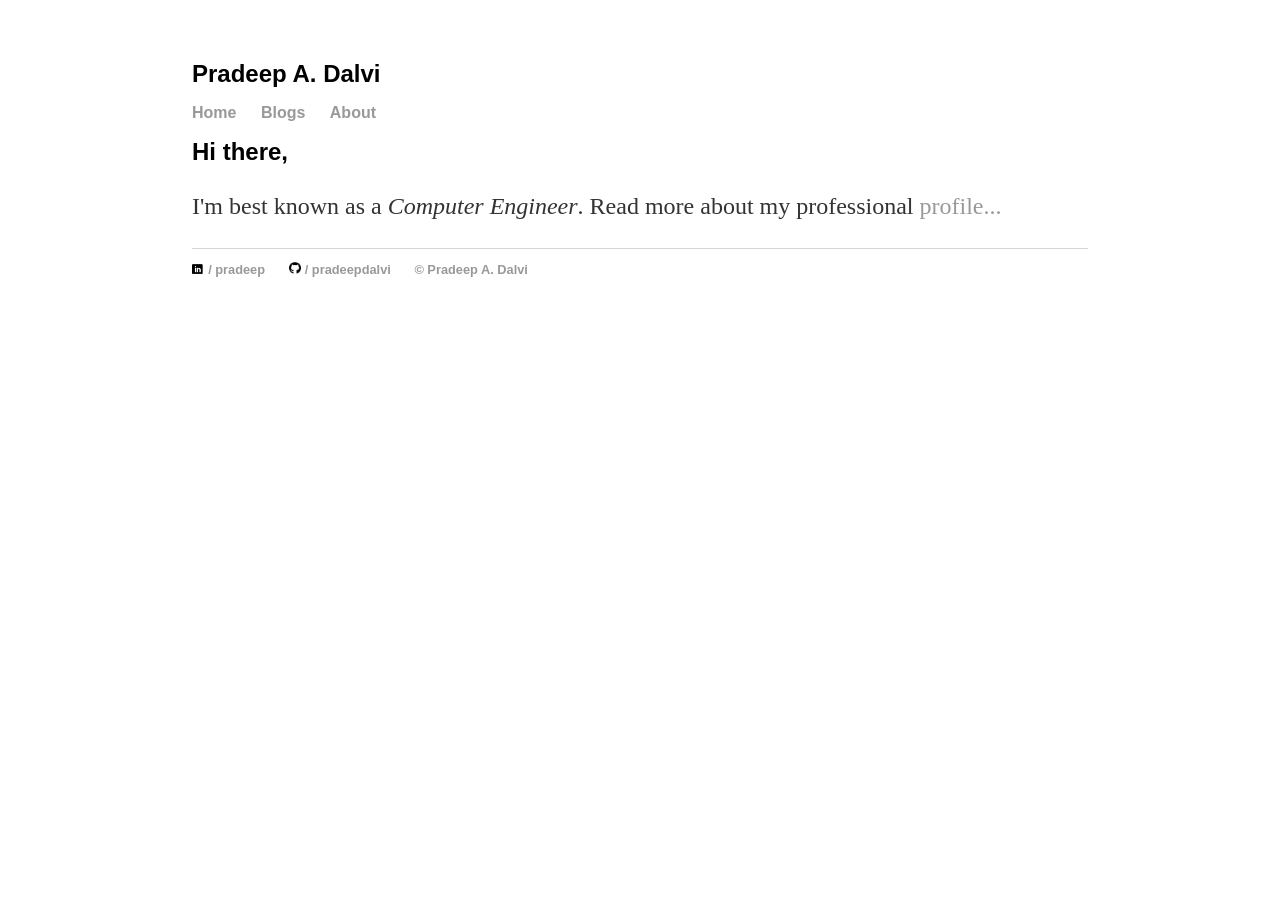
==== index.html @ 5c25ca45 "hired" ====
<!DOCTYPE html>
<html>
	<head>
		<!-- Google tag (gtag.js) -->
		<script async src="https://www.googletagmanager.com/gtag/js?id=G-DQ4TX83NWC"></script>
		<script>
			window.dataLayer = window.dataLayer || [];
			function gtag(){dataLayer.push(arguments);}
			gtag('js', new Date());

			gtag('config', 'G-DQ4TX83NWC');
		</script>
		<title>Pradeep A. Dalvi</title>
		<link rel="stylesheet" type="text/css" href="/css/main.css">
		<link rel="icon" type="image/x-icon" href="/favicon.ico">
		<link rel="icon" type="image/png" sizes="16x16" href="/favicon-16x16.png">
		<link rel="icon" type="image/png" sizes="32x32" href="/favicon-32x32.png">
		<link rel="icon" type="image/png" sizes="48x48" href="/favicon-48x48.png">
		<link rel="manifest" href="/manifest.webmanifest" crossOrigin="use-credentials">
		<meta name="mobile-web-app-capable" content="yes">
		<meta name="theme-color" content="#fff">
		<meta name="application-name" content="Pradeep A. Dalvi">
		<link rel="apple-touch-icon" sizes="180x180" href="/apple-touch-icon-180x180.png">
		<meta name="apple-mobile-web-app-capable" content="yes">
		<meta name="apple-mobile-web-app-status-bar-style" content="black-translucent">
		<meta name="apple-mobile-web-app-title" content="Pradeep A. Dalvi">
	</head>
	<body>
		<header>
			<h1>Pradeep A. Dalvi</h1>
			<nav>
				<ul>
					<li><a href="/" style="text-decoration:none">Home</a></li>
					<li><a href="/blogs/" style="text-decoration:none">Blogs</a></li>
					<li><a href="/about" style="text-decoration:none">About</a></li>
				</ul>
			</nav>
		</header>

		<div class="container">
    		<div class="blurb">
        		<h1>Hi there,</h1>
				<p>I'm best known as a <em>Computer Engineer</em>. Read more about my professional <a href="http://linkedin.com/in/pradeep">profile...</a></p>
    		</div><!-- /.blurb -->
		</div><!-- /.container -->

		<footer>
    		<ul>
				<li><a href="https://linkedin.com/in/pradeep" style="text-decoration:none"><span style="overflow: hidden; display: inline-block; margin: 0.00px 0.00px; border: 0.00px solid #000000; transform: rotate(0.00rad) translateZ(0px); -webkit-transform: rotate(0.00rad) translateZ(0px); width: 12.60px; height: 12.60px;"><img alt="" src="images/image5.png" style="width: 12.60px; height: 12.60px; margin-left: -0.00px; margin-top: -0.00px; transform: rotate(0.00rad) translateZ(0px); -webkit-transform: rotate(0.00rad) translateZ(0px);" title=""></span><span class="c19"> / pradeep</span> </a></li>
        		<li><a href="https://github.com/pradeepdalvi" style="text-decoration:none"><span style="overflow: hidden; display: inline-block; margin: 0.00px 0.00px; border: 0.00px solid #000000; transform: rotate(0.00rad) translateZ(0px); -webkit-transform: rotate(0.00rad) translateZ(0px); width: 12.60px; height: 12.60px;"><img alt="" src="images/image4.png" style="width: 12.60px; height: 12.60px; margin-left: -0.00px; margin-top: -0.00px; transform: rotate(0.00rad) translateZ(0px); -webkit-transform: rotate(0.00rad) translateZ(0px);" title=""></span><span class="c19"> / pradeepdalvi</span></a></li>
				<li><a href="https://pradeepdalvi.com" style="text-decoration:none">&copy; Pradeep A. Dalvi</a></li>
			</ul>
		</footer>
	</body>
</html>
---- css/main.css ----
body {
    margin: 60px auto;
    width: 70%;
}
nav ul, footer ul {
    font-family:'Helvetica', 'Arial', 'Sans-Serif';
    padding: 0px;
    list-style: none;
    font-weight: bold;
}
nav ul li, footer ul li {
    display: inline;
    margin-right: 20px;
}
a {
    text-decoration: none;
    color: #999;
}
a:hover {
    text-decoration: underline;
}
h1 {
    font-size: 1.5em;
    font-family:'Helvetica', 'Arial', 'Sans-Serif';
}
p {
    font-size: 1.5em;
    line-height: 1.4em;
    color: #333;
}
footer {
    border-top: 1px solid #d5d5d5;
    font-size: .8em;
}

ul.posts { 
    margin: 20px auto 40px; 
    font-size: 1.5em;
}

ul.posts li {
    list-style: none;
}
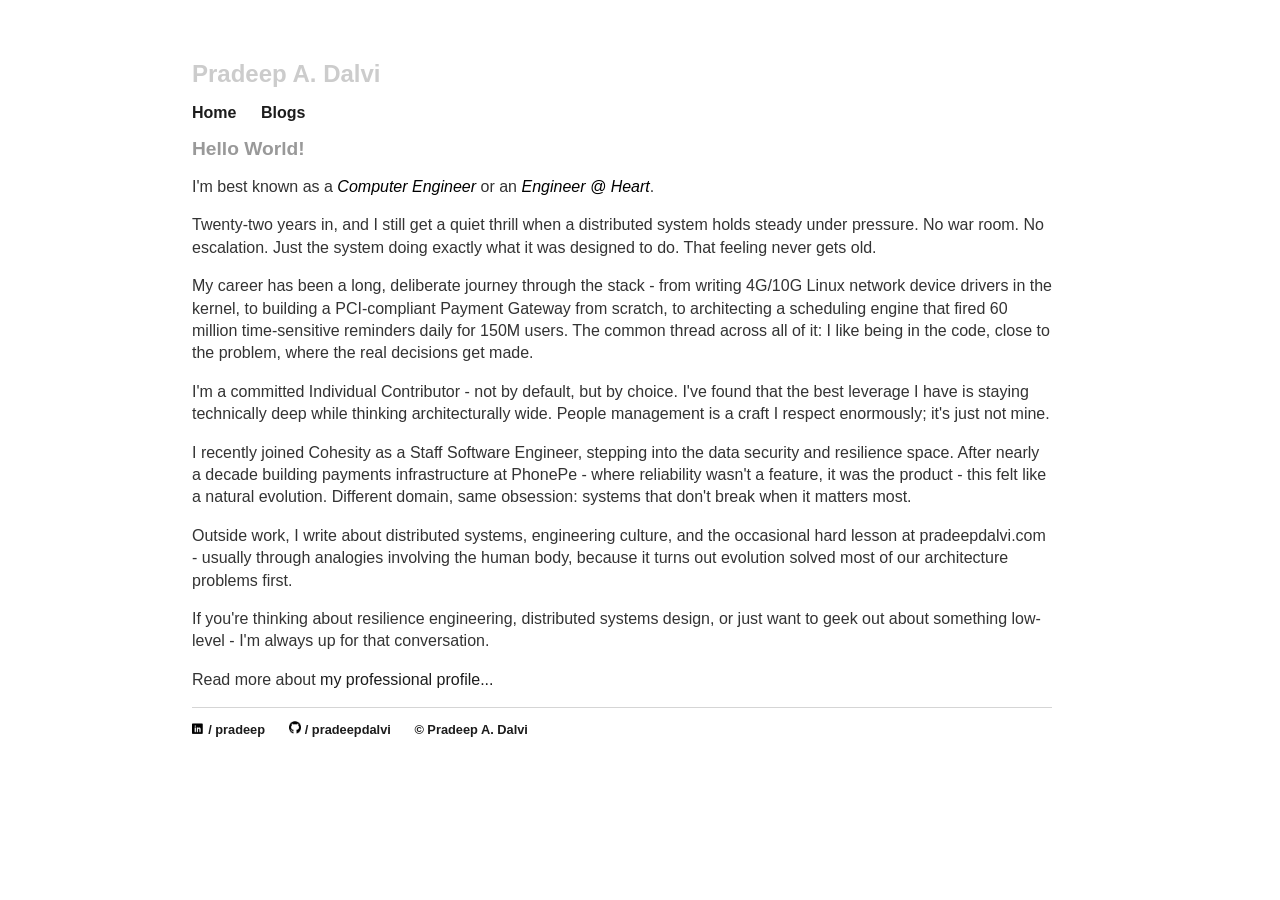
==== commit 9bba0398: "cleanup" ====
--- a/index.html
+++ b/index.html
@@ -26,30 +26,51 @@
 		<meta name="apple-mobile-web-app-title" content="Pradeep A. Dalvi">
 	</head>
 	<body>
-		<header>
-			<h1>Pradeep A. Dalvi</h1>
-			<nav>
-				<ul>
-					<li><a href="/" style="text-decoration:none">Home</a></li>
-					<li><a href="/blogs/" style="text-decoration:none">Blogs</a></li>
-					<li><a href="/about" style="text-decoration:none">About</a></li>
-				</ul>
-			</nav>
-		</header>
 
 		<div class="container">
+			<header>
+				<h1>Pradeep A. Dalvi</h1>
+				<nav>
+					<ul>
+						<li><a href="/" style="text-decoration:none">Home</a></li>
+						<li><a href="/blogs/" style="text-decoration:none">Blogs</a></li>
+					</ul>
+				</nav>
+			</header>
     		<div class="blurb">
-        		<h1>Hi there,</h1>
-				<p>I'm best known as a <em>Computer Engineer</em>. Read more about my professional <a href="http://linkedin.com/in/pradeep">profile...</a></p>
+        		<h2>Hello World!</h2>
+				<p>I'm best known as a <em style="font-weight: 500; color: #000000;">Computer Engineer</em> or an <em style="font-weight: 500; color: #000000;">Engineer @ Heart</em>.</p>
+
+				<p class="c9">
+					Twenty-two years in, and I still get a quiet thrill when a distributed system holds steady under pressure. No war room. No escalation. Just the system doing exactly what it was designed to do. That feeling never gets old.
+				</p>
+				<p class="c9">
+					My career has been a long, deliberate journey through the stack - from writing 4G/10G Linux network device drivers in the kernel, to building a PCI-compliant Payment Gateway from scratch, to architecting a scheduling engine that fired 60 million time-sensitive reminders daily for 150M users. The common thread across all of it: I like being in the code, close to the problem, where the real decisions get made.
+				</p>
+				<p class="c9">
+					I'm a committed Individual Contributor - not by default, but by choice. I've found that the best leverage I have is staying technically deep while thinking architecturally wide. People management is a craft I respect enormously; it's just not mine.
+				</p>
+				<p class="c9">
+					I recently joined Cohesity as a Staff Software Engineer, stepping into the data security and resilience space. After nearly a decade building payments infrastructure at PhonePe - where reliability wasn't a feature, it was the product - this felt like a natural evolution. Different domain, same obsession: systems that don't break when it matters most.
+				</p>
+				<p class="c9">
+					Outside work, I write about distributed systems, engineering culture, and the occasional hard lesson at pradeepdalvi.com - usually through analogies involving the human body, because it turns out evolution solved most of our architecture problems first.
+				</p>
+				<p class="c9">
+					If you're thinking about resilience engineering, distributed systems design, or just want to geek out about something low-level - I'm always up for that conversation.
+				</p>
+
+				<p>Read more about <a href="http://linkedin.com/in/pradeep">my professional profile...</a></p>
     		</div><!-- /.blurb -->
+
+			<footer>
+				<ul>
+					<li><a href="https://linkedin.com/in/pradeep" style="text-decoration:none"><span style="overflow: hidden; display: inline-block; margin: 0.00px 0.00px; border: 0.00px solid #000000; transform: rotate(0.00rad) translateZ(0px); -webkit-transform: rotate(0.00rad) translateZ(0px); width: 12.60px; height: 12.60px;"><img alt="" src="images/image5.png" style="width: 12.60px; height: 12.60px; margin-left: -0.00px; margin-top: -0.00px; transform: rotate(0.00rad) translateZ(0px); -webkit-transform: rotate(0.00rad) translateZ(0px);" title=""></span><span class="c19"> / pradeep</span> </a></li>
+					<li><a href="https://github.com/pradeepdalvi" style="text-decoration:none"><span style="overflow: hidden; display: inline-block; margin: 0.00px 0.00px; border: 0.00px solid #000000; transform: rotate(0.00rad) translateZ(0px); -webkit-transform: rotate(0.00rad) translateZ(0px); width: 12.60px; height: 12.60px;"><img alt="" src="images/image4.png" style="width: 12.60px; height: 12.60px; margin-left: -0.00px; margin-top: -0.00px; transform: rotate(0.00rad) translateZ(0px); -webkit-transform: rotate(0.00rad) translateZ(0px);" title=""></span><span class="c19"> / pradeepdalvi</span></a></li>
+					<li><a href="https://pradeepdalvi.com" style="text-decoration:none">&copy; Pradeep A. Dalvi</a></li>
+				</ul>
+			</footer>
 		</div><!-- /.container -->
 
-		<footer>
-    		<ul>
-				<li><a href="https://linkedin.com/in/pradeep" style="text-decoration:none"><span style="overflow: hidden; display: inline-block; margin: 0.00px 0.00px; border: 0.00px solid #000000; transform: rotate(0.00rad) translateZ(0px); -webkit-transform: rotate(0.00rad) translateZ(0px); width: 12.60px; height: 12.60px;"><img alt="" src="images/image5.png" style="width: 12.60px; height: 12.60px; margin-left: -0.00px; margin-top: -0.00px; transform: rotate(0.00rad) translateZ(0px); -webkit-transform: rotate(0.00rad) translateZ(0px);" title=""></span><span class="c19"> / pradeep</span> </a></li>
-        		<li><a href="https://github.com/pradeepdalvi" style="text-decoration:none"><span style="overflow: hidden; display: inline-block; margin: 0.00px 0.00px; border: 0.00px solid #000000; transform: rotate(0.00rad) translateZ(0px); -webkit-transform: rotate(0.00rad) translateZ(0px); width: 12.60px; height: 12.60px;"><img alt="" src="images/image4.png" style="width: 12.60px; height: 12.60px; margin-left: -0.00px; margin-top: -0.00px; transform: rotate(0.00rad) translateZ(0px); -webkit-transform: rotate(0.00rad) translateZ(0px);" title=""></span><span class="c19"> / pradeepdalvi</span></a></li>
-				<li><a href="https://pradeepdalvi.com" style="text-decoration:none">&copy; Pradeep A. Dalvi</a></li>
-			</ul>
-		</footer>
 	</body>
 </html>
--- a/css/main.css
+++ b/css/main.css
@@ -3,7 +3,7 @@
     width: 70%;
 }
 nav ul, footer ul {
-    font-family:'Helvetica', 'Arial', 'Sans-Serif';
+    font-family: Helvetica, Arial, sans-serif;
     padding: 0px;
     list-style: none;
     font-weight: bold;
@@ -14,17 +14,27 @@
 }
 a {
     text-decoration: none;
-    color: #999;
+    color: #1c1c1c;
 }
 a:hover {
-    text-decoration: underline;
+    text-decoration: none;
+    color: #00bcd4;
 }
 h1 {
+    color: #CCCCCC;
     font-size: 1.5em;
-    font-family:'Helvetica', 'Arial', 'Sans-Serif';
+    font-family: 'Helvetica', 'Arial', 'Sans-Serif';
 }
+
+h2 {
+    color: #999999;
+    font-size: 1.2em;
+    font-family: 'Helvetica', 'Arial', 'Sans-Serif';
+}
+
 p {
-    font-size: 1.5em;
+    font-family: 'Avenir', Helvetica, Arial, sans-serif;
+    font-size: 1em;
     line-height: 1.4em;
     color: #333;
 }
@@ -41,3 +51,7 @@
 ul.posts li {
     list-style: none;
 }
+
+.container {
+    max-width: 860px;
+}
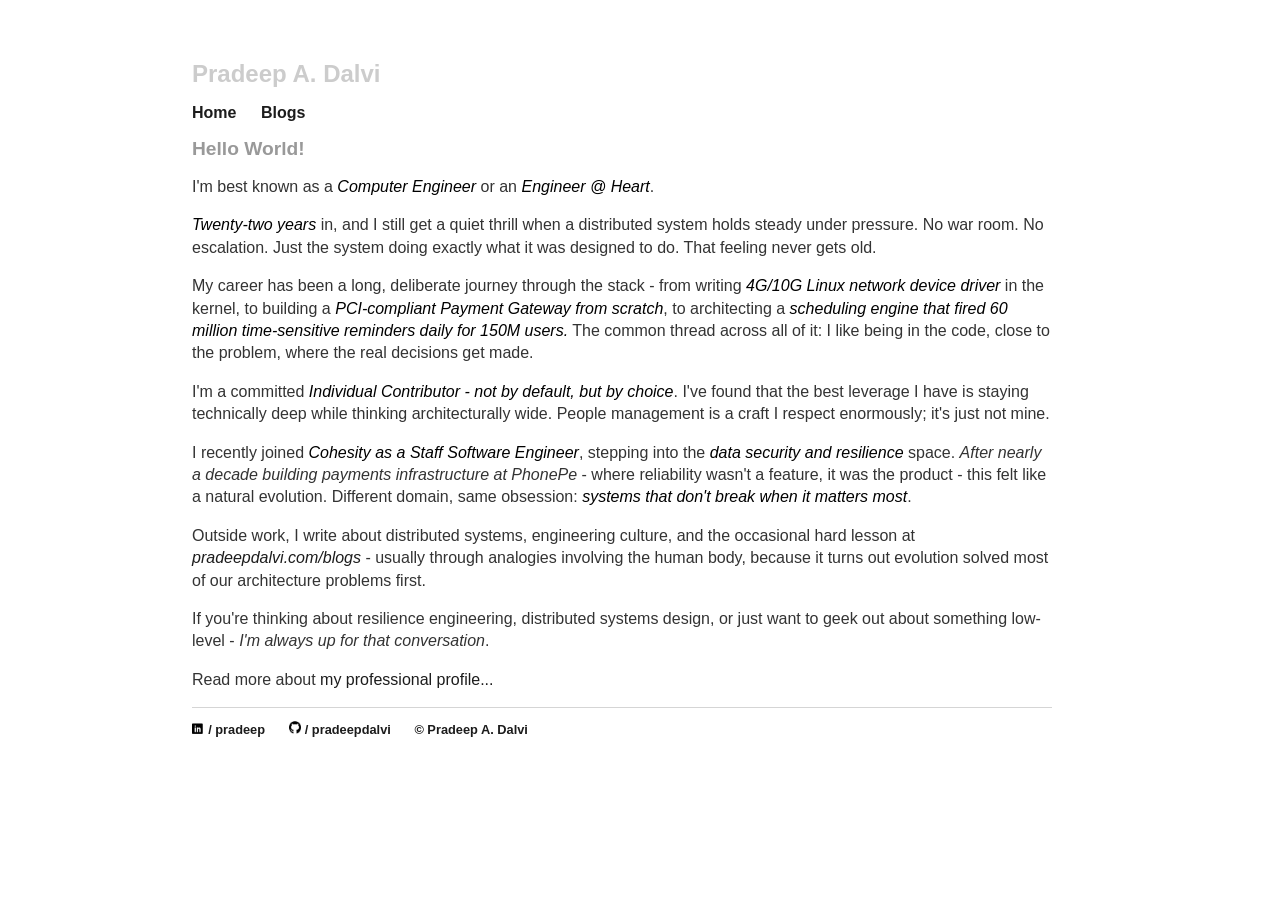
==== commit 2ef204e9: "context fixes" ====
--- a/index.html
+++ b/index.html
@@ -1,5 +1,5 @@
 <!DOCTYPE html>
-<html>
+<html xmlns="http://www.w3.org/1999/html">
 	<head>
 		<!-- Google tag (gtag.js) -->
 		<script async src="https://www.googletagmanager.com/gtag/js?id=G-DQ4TX83NWC"></script>
@@ -39,25 +39,25 @@
 			</header>
     		<div class="blurb">
         		<h2>Hello World!</h2>
-				<p>I'm best known as a <em style="font-weight: 500; color: #000000;">Computer Engineer</em> or an <em style="font-weight: 500; color: #000000;">Engineer @ Heart</em>.</p>
+				<p>I'm best known as a <em>Computer Engineer</em> or an <em>Engineer @ Heart</em>.</p>
 
 				<p class="c9">
-					Twenty-two years in, and I still get a quiet thrill when a distributed system holds steady under pressure. No war room. No escalation. Just the system doing exactly what it was designed to do. That feeling never gets old.
+					<em>Twenty-two years</em> in, and I still get a quiet thrill when a distributed system holds steady under pressure. No war room. No escalation. Just the system doing exactly what it was designed to do. That feeling never gets old.
 				</p>
 				<p class="c9">
-					My career has been a long, deliberate journey through the stack - from writing 4G/10G Linux network device drivers in the kernel, to building a PCI-compliant Payment Gateway from scratch, to architecting a scheduling engine that fired 60 million time-sensitive reminders daily for 150M users. The common thread across all of it: I like being in the code, close to the problem, where the real decisions get made.
+					My career has been a long, deliberate journey through the stack - from writing <em>4G/10G Linux network device driver</em> in the kernel, to building a <em>PCI-compliant Payment Gateway from scratch</em>, to architecting a <em>scheduling engine that fired 60 million time-sensitive reminders daily for 150M users.</em> The common thread across all of it: I like being in the code, close to the problem, where the real decisions get made.
 				</p>
 				<p class="c9">
-					I'm a committed Individual Contributor - not by default, but by choice. I've found that the best leverage I have is staying technically deep while thinking architecturally wide. People management is a craft I respect enormously; it's just not mine.
+					I'm a committed <em>Individual Contributor - not by default, but by choice</em>. I've found that the best leverage I have is staying technically deep while thinking architecturally wide. People management is a craft I respect enormously; it's just not mine.
 				</p>
 				<p class="c9">
-					I recently joined Cohesity as a Staff Software Engineer, stepping into the data security and resilience space. After nearly a decade building payments infrastructure at PhonePe - where reliability wasn't a feature, it was the product - this felt like a natural evolution. Different domain, same obsession: systems that don't break when it matters most.
+					I recently joined <em>Cohesity as a Staff Software Engineer</em>, stepping into the <em>data security and resilience</em> space. <i>After nearly a decade building payments infrastructure at PhonePe</i> - where reliability wasn't a feature, it was the product - this felt like a natural evolution. Different domain, same obsession: <em>systems that don't break when it matters most</em>.
 				</p>
 				<p class="c9">
-					Outside work, I write about distributed systems, engineering culture, and the occasional hard lesson at pradeepdalvi.com - usually through analogies involving the human body, because it turns out evolution solved most of our architecture problems first.
+					Outside work, I write about distributed systems, engineering culture, and the occasional hard lesson at <em><a href="/blogs/">pradeepdalvi.com/blogs</a></em> - usually through analogies involving the human body, because it turns out evolution solved most of our architecture problems first.
 				</p>
 				<p class="c9">
-					If you're thinking about resilience engineering, distributed systems design, or just want to geek out about something low-level - I'm always up for that conversation.
+					If you're thinking about resilience engineering, distributed systems design, or just want to geek out about something low-level - <i>I'm always up for that conversation</i>.
 				</p>
 
 				<p>Read more about <a href="http://linkedin.com/in/pradeep">my professional profile...</a></p>
--- a/css/main.css
+++ b/css/main.css
@@ -38,6 +38,12 @@
     line-height: 1.4em;
     color: #333;
 }
+
+p em {
+    font-weight: 500;
+    color: #000000;
+}
+
 footer {
     border-top: 1px solid #d5d5d5;
     font-size: .8em;
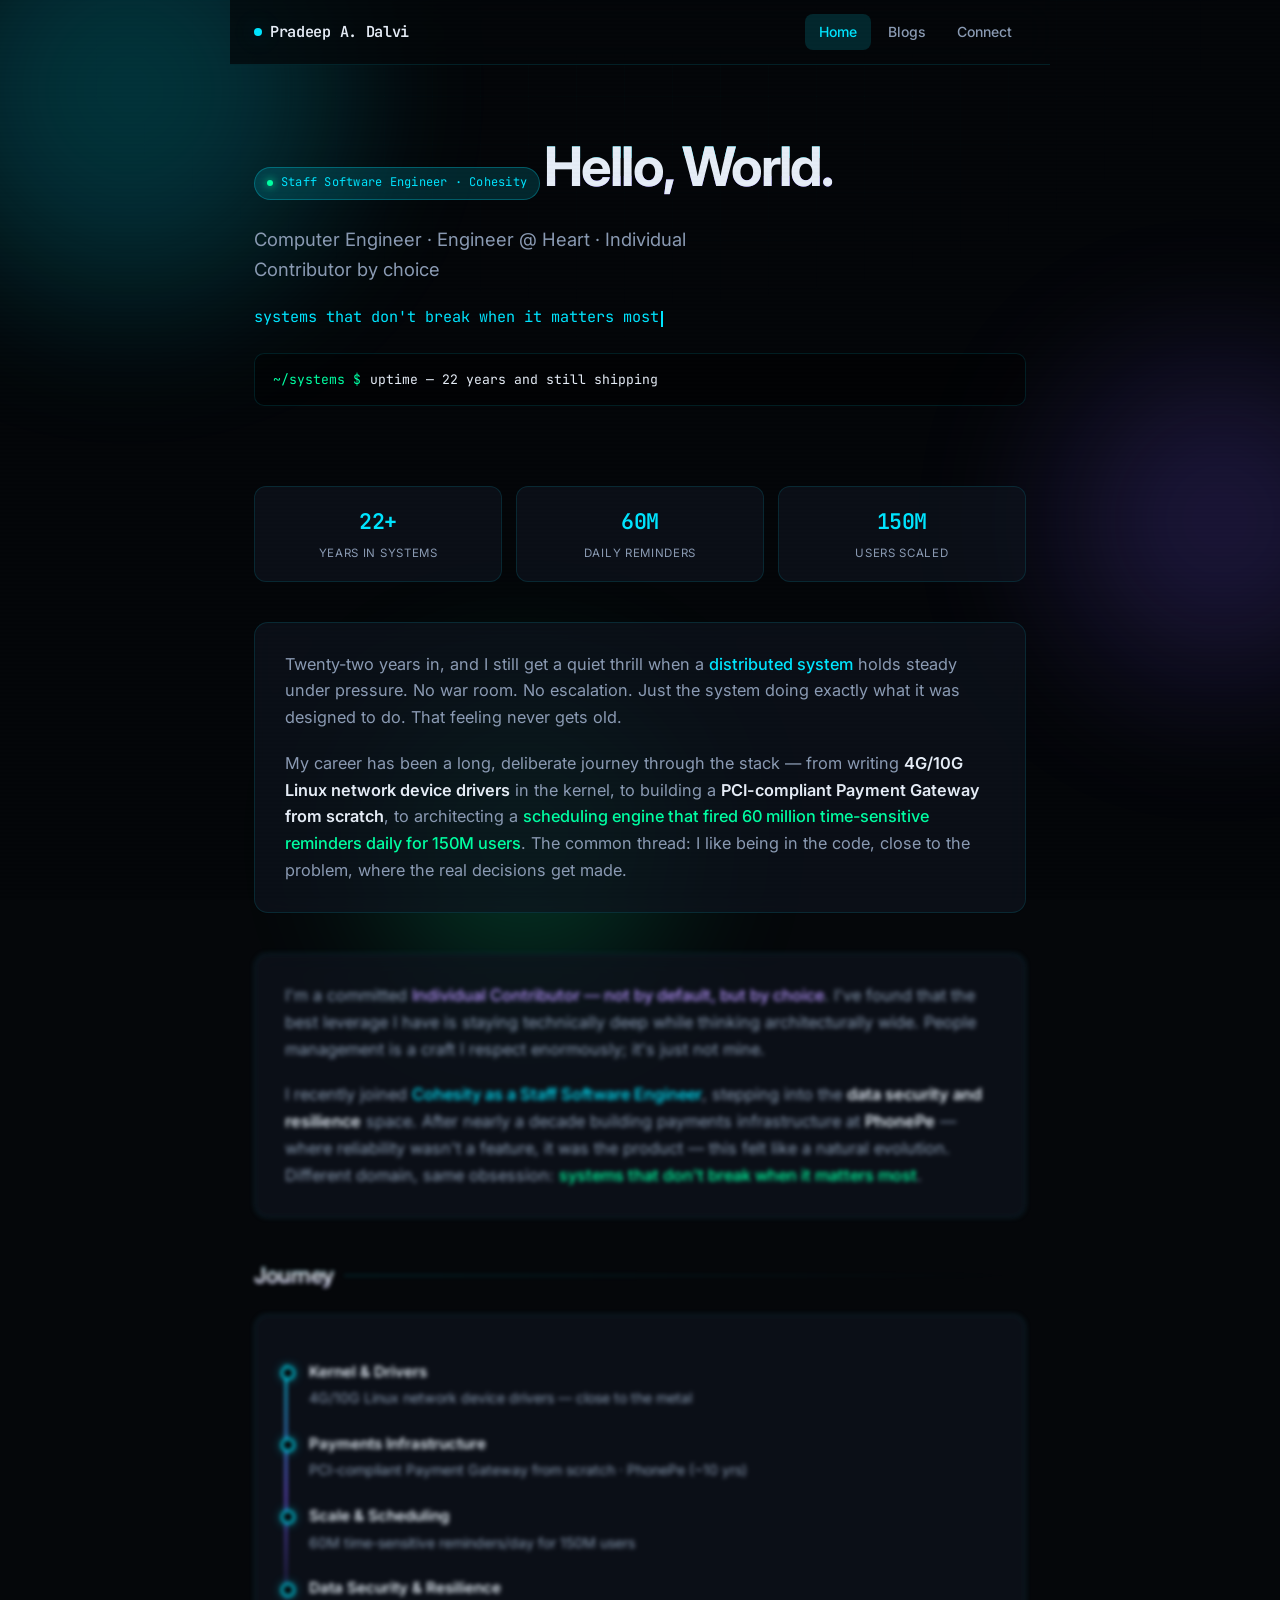
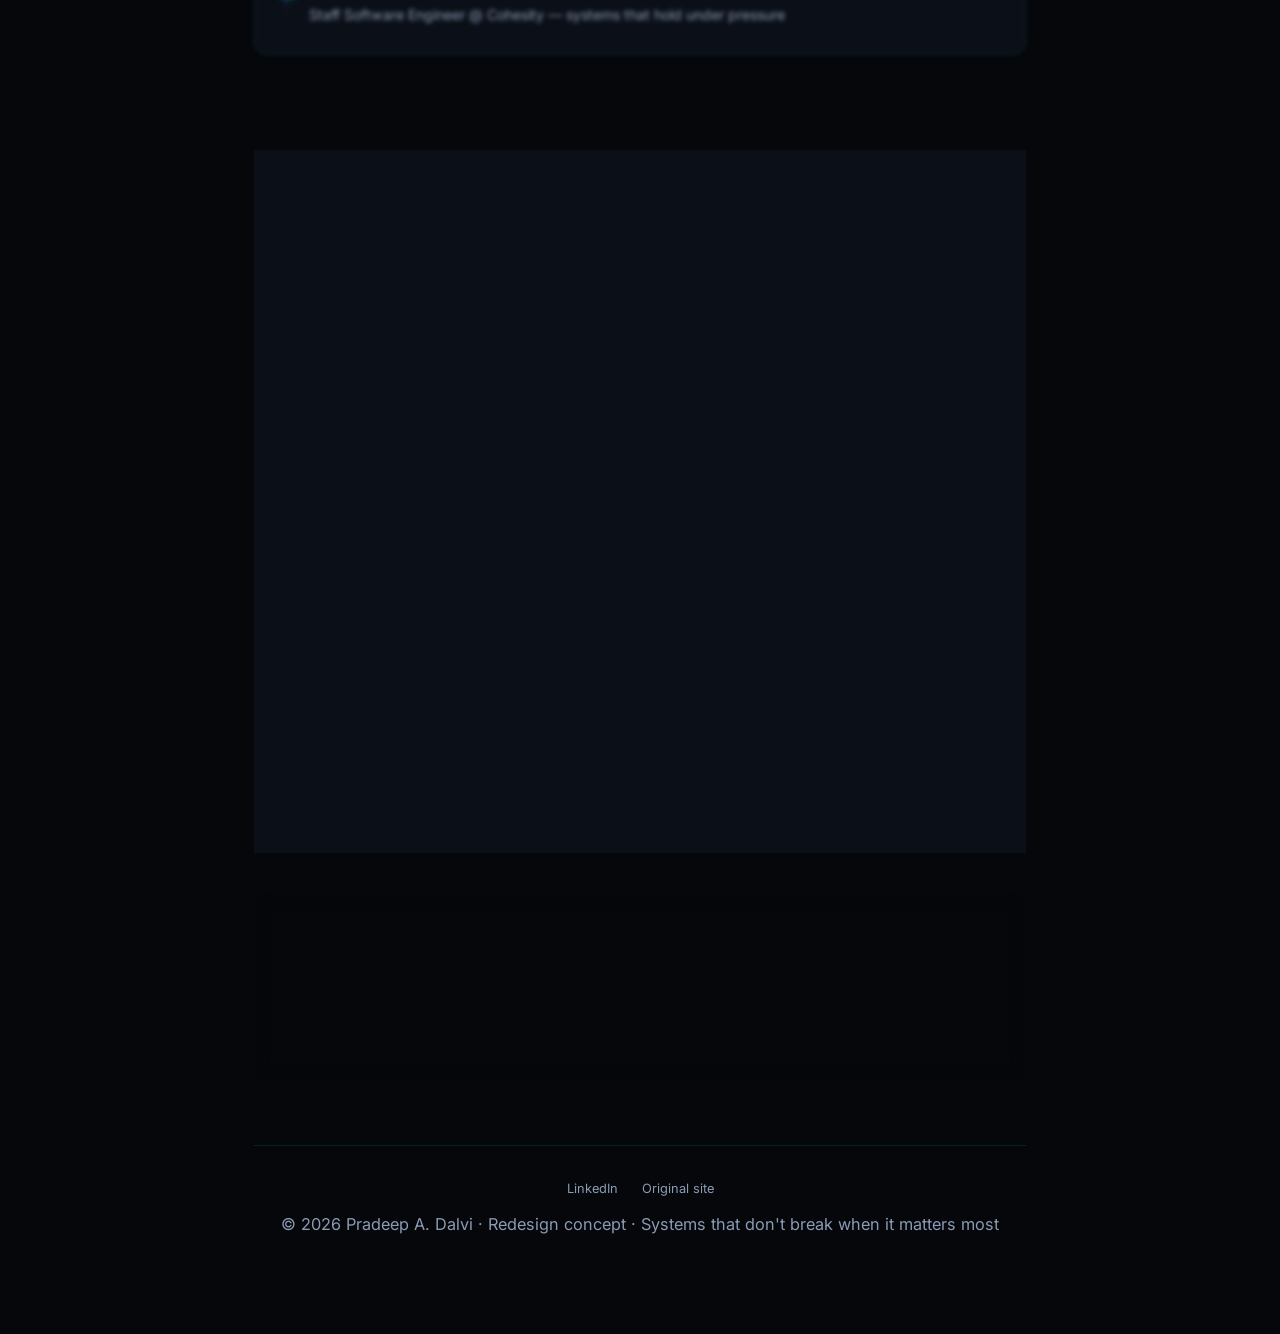
==== commit 2deceb85: "home page revamp" ====
--- a/index.html
+++ b/index.html
@@ -1,76 +1,388 @@
 <!DOCTYPE html>
-<html xmlns="http://www.w3.org/1999/html">
-	<head>
-		<!-- Google tag (gtag.js) -->
-		<script async src="https://www.googletagmanager.com/gtag/js?id=G-DQ4TX83NWC"></script>
-		<script>
-			window.dataLayer = window.dataLayer || [];
-			function gtag(){dataLayer.push(arguments);}
-			gtag('js', new Date());
-
-			gtag('config', 'G-DQ4TX83NWC');
-		</script>
-		<title>Pradeep A. Dalvi</title>
-		<link rel="stylesheet" type="text/css" href="/css/main.css">
-		<link rel="icon" type="image/x-icon" href="/favicon.ico">
-		<link rel="icon" type="image/png" sizes="16x16" href="/favicon-16x16.png">
-		<link rel="icon" type="image/png" sizes="32x32" href="/favicon-32x32.png">
-		<link rel="icon" type="image/png" sizes="48x48" href="/favicon-48x48.png">
-		<link rel="manifest" href="/manifest.webmanifest" crossOrigin="use-credentials">
-		<meta name="mobile-web-app-capable" content="yes">
-		<meta name="theme-color" content="#fff">
-		<meta name="application-name" content="Pradeep A. Dalvi">
-		<link rel="apple-touch-icon" sizes="180x180" href="/apple-touch-icon-180x180.png">
-		<meta name="apple-mobile-web-app-capable" content="yes">
-		<meta name="apple-mobile-web-app-status-bar-style" content="black-translucent">
-		<meta name="apple-mobile-web-app-title" content="Pradeep A. Dalvi">
-	</head>
-	<body>
-
-		<div class="container">
-			<header>
-				<h1>Pradeep A. Dalvi</h1>
-				<nav>
-					<ul>
-						<li><a href="/" style="text-decoration:none">Home</a></li>
-						<li><a href="/blogs/" style="text-decoration:none">Blogs</a></li>
-					</ul>
-				</nav>
-			</header>
-    		<div class="blurb">
-        		<h2>Hello World!</h2>
-				<p>I'm best known as a <em>Computer Engineer</em> or an <em>Engineer @ Heart</em>.</p>
-
-				<p class="c9">
-					<em>Twenty-two years</em> in, and I still get a quiet thrill when a distributed system holds steady under pressure. No war room. No escalation. Just the system doing exactly what it was designed to do. That feeling never gets old.
-				</p>
-				<p class="c9">
-					My career has been a long, deliberate journey through the stack - from writing <em>4G/10G Linux network device driver</em> in the kernel, to building a <em>PCI-compliant Payment Gateway from scratch</em>, to architecting a <em>scheduling engine that fired 60 million time-sensitive reminders daily for 150M users.</em> The common thread across all of it: I like being in the code, close to the problem, where the real decisions get made.
-				</p>
-				<p class="c9">
-					I'm a committed <em>Individual Contributor - not by default, but by choice</em>. I've found that the best leverage I have is staying technically deep while thinking architecturally wide. People management is a craft I respect enormously; it's just not mine.
-				</p>
-				<p class="c9">
-					I recently joined <em>Cohesity as a Staff Software Engineer</em>, stepping into the <em>data security and resilience</em> space. <i>After nearly a decade building payments infrastructure at PhonePe</i> - where reliability wasn't a feature, it was the product - this felt like a natural evolution. Different domain, same obsession: <em>systems that don't break when it matters most</em>.
-				</p>
-				<p class="c9">
-					Outside work, I write about distributed systems, engineering culture, and the occasional hard lesson at <em><a href="/blogs/">pradeepdalvi.com/blogs</a></em> - usually through analogies involving the human body, because it turns out evolution solved most of our architecture problems first.
-				</p>
-				<p class="c9">
-					If you're thinking about resilience engineering, distributed systems design, or just want to geek out about something low-level - <i>I'm always up for that conversation</i>.
-				</p>
-
-				<p>Read more about <a href="http://linkedin.com/in/pradeep">my professional profile...</a></p>
-    		</div><!-- /.blurb -->
-
-			<footer>
-				<ul>
-					<li><a href="https://linkedin.com/in/pradeep" style="text-decoration:none"><span style="overflow: hidden; display: inline-block; margin: 0.00px 0.00px; border: 0.00px solid #000000; transform: rotate(0.00rad) translateZ(0px); -webkit-transform: rotate(0.00rad) translateZ(0px); width: 12.60px; height: 12.60px;"><img alt="" src="images/image5.png" style="width: 12.60px; height: 12.60px; margin-left: -0.00px; margin-top: -0.00px; transform: rotate(0.00rad) translateZ(0px); -webkit-transform: rotate(0.00rad) translateZ(0px);" title=""></span><span class="c19"> / pradeep</span> </a></li>
-					<li><a href="https://github.com/pradeepdalvi" style="text-decoration:none"><span style="overflow: hidden; display: inline-block; margin: 0.00px 0.00px; border: 0.00px solid #000000; transform: rotate(0.00rad) translateZ(0px); -webkit-transform: rotate(0.00rad) translateZ(0px); width: 12.60px; height: 12.60px;"><img alt="" src="images/image4.png" style="width: 12.60px; height: 12.60px; margin-left: -0.00px; margin-top: -0.00px; transform: rotate(0.00rad) translateZ(0px); -webkit-transform: rotate(0.00rad) translateZ(0px);" title=""></span><span class="c19"> / pradeepdalvi</span></a></li>
-					<li><a href="https://pradeepdalvi.com" style="text-decoration:none">&copy; Pradeep A. Dalvi</a></li>
-				</ul>
-			</footer>
-		</div><!-- /.container -->
-
-	</body>
+<html lang="en">
+<head>
+  <!-- Google tag (gtag.js) -->
+  <script async src="https://www.googletagmanager.com/gtag/js?id=G-DQ4TX83NWC"></script>
+  <script>
+    window.dataLayer = window.dataLayer || [];
+    function gtag(){dataLayer.push(arguments);}
+    gtag('js', new Date());
+
+    gtag('config', 'G-DQ4TX83NWC');
+  </script>
+  <meta charset="UTF-8" />
+  <meta name="viewport" content="width=device-width, initial-scale=1.0" />
+  <title>Pradeep A. Dalvi — Engineer @ Heart</title>
+  <meta name="description" content="Staff Software Engineer · Distributed Systems · Resilience Engineering · Data Security" />
+
+  <link rel="stylesheet" type="text/css" href="/css/main.css">
+  <link rel="icon" type="image/x-icon" href="/favicon.ico">
+  <link rel="icon" type="image/png" sizes="16x16" href="/favicon-16x16.png">
+  <link rel="icon" type="image/png" sizes="32x32" href="/favicon-32x32.png">
+  <link rel="icon" type="image/png" sizes="48x48" href="/favicon-48x48.png">
+  <link rel="manifest" href="/manifest.webmanifest" crossOrigin="use-credentials">
+  <meta name="application-name" content="Pradeep A. Dalvi">
+  <link rel="apple-touch-icon" sizes="180x180" href="/apple-touch-icon-180x180.png">
+  <meta name="apple-mobile-web-app-capable" content="yes">
+  <meta name="apple-mobile-web-app-status-bar-style" content="black-translucent">
+  <meta name="apple-mobile-web-app-title" content="Pradeep A. Dalvi">
+  <link rel="preconnect" href="https://fonts.googleapis.com" />
+  <link rel="preconnect" href="https://fonts.gstatic.com" crossorigin />
+  <link href="https://fonts.googleapis.com/css2?family=Inter:wght@300;400;500;600;700&family=JetBrains+Mono:wght@400;500;600&display=swap" rel="stylesheet" />
+  <style>
+
+  </style>
+</head>
+<body>
+  <div class="bg-grid"></div>
+  <div class="orb orb-1"></div>
+  <div class="orb orb-2"></div>
+  <div class="orb orb-3"></div>
+  <canvas id="particles"></canvas>
+  <div class="scanlines"></div>
+
+  <div class="wrapper">
+    <nav>
+      <div class="nav-inner">
+        <a href="#home" class="logo">
+          <span class="logo-dot"></span>
+          Pradeep A. Dalvi
+        </a>
+        <div class="nav-links">
+          <a href="#home" class="active">Home</a>
+          <a href="#blogs">Blogs</a>
+          <a href="#connect">Connect</a>
+        </div>
+      </div>
+    </nav>
+
+    <header class="hero" id="home">
+      <div class="badge">Staff Software Engineer · Cohesity</div>
+      <h1 class="glitch glitch-burst" data-text="Hello, World.">Hello, World.</h1>
+      <p class="subtitle">Computer Engineer · Engineer @ Heart · Individual Contributor by choice</p>
+      <div class="typing-wrap">
+        <span id="typed"></span><span class="cursor"></span>
+      </div>
+      <div class="terminal">
+        <div class="terminal-line">
+          <span class="prompt">~/systems $</span>
+          <span class="cmd">uptime — 22 years and still shipping</span>
+        </div>
+      </div>
+    </header>
+
+    <div class="stats" id="stats">
+      <div class="stat">
+        <div class="stat-value">22+</div>
+        <div class="stat-label">Years in systems</div>
+      </div>
+      <div class="stat">
+        <div class="stat-value">60M</div>
+        <div class="stat-label">Daily reminders</div>
+      </div>
+      <div class="stat">
+        <div class="stat-value">150M</div>
+        <div class="stat-label">Users scaled</div>
+      </div>
+    </div>
+
+    <section class="card" data-animate>
+      <p>
+        Twenty-two years in, and I still get a quiet thrill when a <span class="hl-accent">distributed system</span> holds steady under pressure. No war room. No escalation. Just the system doing exactly what it was designed to do. That feeling never gets old.
+      </p>
+      <p>
+        My career has been a long, deliberate journey through the stack — from writing <span class="hl">4G/10G Linux network device drivers</span> in the kernel, to building a <span class="hl">PCI-compliant Payment Gateway from scratch</span>, to architecting a <span class="hl-green">scheduling engine that fired 60 million time-sensitive reminders daily for 150M users</span>. The common thread: I like being in the code, close to the problem, where the real decisions get made.
+      </p>
+    </section>
+
+    <section class="card" data-animate>
+      <p>
+        I'm a committed <span class="hl-purple">Individual Contributor — not by default, but by choice</span>. I've found that the best leverage I have is staying technically deep while thinking architecturally wide. People management is a craft I respect enormously; it's just not mine.
+      </p>
+      <p>
+        I recently joined <span class="hl-accent">Cohesity as a Staff Software Engineer</span>, stepping into the <span class="hl">data security and resilience</span> space. After nearly a decade building payments infrastructure at <span class="hl">PhonePe</span> — where reliability wasn't a feature, it was the product — this felt like a natural evolution. Different domain, same obsession: <span class="hl-green">systems that don't break when it matters most</span>.
+      </p>
+    </section>
+
+    <section data-animate>
+      <h2 class="section-title"><span class="glitch-text glitch-burst" data-text="Journey">Journey</span></h2>
+      <div class="card">
+        <div class="journey">
+          <div class="journey-item">
+            <div class="journey-title">Kernel & Drivers</div>
+            <div class="journey-desc">4G/10G Linux network device drivers — close to the metal</div>
+          </div>
+          <div class="journey-item">
+            <div class="journey-title">Payments Infrastructure</div>
+            <div class="journey-desc">PCI-compliant Payment Gateway from scratch · PhonePe (~10 yrs)</div>
+          </div>
+          <div class="journey-item">
+            <div class="journey-title">Scale & Scheduling</div>
+            <div class="journey-desc">60M time-sensitive reminders/day for 150M users</div>
+          </div>
+          <div class="journey-item">
+            <div class="journey-title">Data Security & Resilience</div>
+            <div class="journey-desc">Staff Software Engineer @ Cohesity — systems that hold under pressure</div>
+          </div>
+        </div>
+      </div>
+    </section>
+
+    <section id="blogs" data-animate>
+      <h2 class="section-title"><span class="glitch-text glitch-burst" data-text="Writing">Writing</span></h2>
+      <div class="card">
+        <p style="margin-bottom: 1.5rem;">
+          I write about distributed systems, engineering culture, and the occasional hard lesson — usually through analogies involving the human body, because evolution solved most of our architecture problems first.
+        </p>
+
+        <div class="blog-group">
+          <div class="blog-group-label">Latest</div>
+          <ul class="blog-list">
+            <li>
+              <a href="https://pradeepdalvi.com/blogs/same-llm-different-harness" target="_blank" rel="noopener">
+                <span class="blog-date">Aug 2026</span>
+                <span class="blog-title">Same LLM, Different Harness. <span>The model was never the whole product.</span></span>
+              </a>
+            </li>
+            <li>
+              <a href="https://pradeepdalvi.com/blogs/concurrent-vs-parallel" target="_blank" rel="noopener">
+                <span class="blog-date">Jul 2026</span>
+                <span class="blog-title">Concurrent Doesn't Mean Parallel. <span>And parallel doesn't mean fast.</span></span>
+              </a>
+            </li>
+            <li>
+              <a href="https://pradeepdalvi.com/blogs/the-pressure-keeps-coming" target="_blank" rel="noopener">
+                <span class="blog-date">Jul 2026</span>
+                <span class="blog-title">The Pressure Keeps Coming. <span>When it does, is your system resilient enough?</span></span>
+              </a>
+            </li>
+          </ul>
+        </div>
+
+        <div class="blog-group">
+          <div class="blog-group-label">Recent</div>
+          <ul class="blog-list">
+            <li>
+              <a href="https://pradeepdalvi.com/blogs/being-oncall" target="_blank" rel="noopener">
+                <span class="blog-date">May 2026</span>
+                <span class="blog-title">Being OnCall. <span>Expect the unexpected, while hoping for none.</span></span>
+              </a>
+            </li>
+            <li>
+              <a href="https://pradeepdalvi.com/blogs/the-unseen-punch" target="_blank" rel="noopener">
+                <span class="blog-date">May 2026</span>
+                <span class="blog-title">The Unseen Punch. <span>“In a boxing ring, the punch that hurts you the most is the one that you don’t see coming.”</span></span>
+              </a>
+            </li>
+            <li>
+              <a href="https://pradeepdalvi.com/blogs/the-user-cohort-fallacy" target="_blank" rel="noopener">
+                <span class="blog-date">May 2026</span>
+                <span class="blog-title">The User Cohort Fallacy. <span>“Debit card users just don’t complete transactions.”</span></span>
+              </a>
+            </li>
+          </ul>
+        </div>
+
+        <div class="blog-group" style="margin-bottom: 0;">
+          <div class="blog-group-label">Older</div>
+          <ul class="blog-list">
+            <li>
+              <a href="https://pradeepdalvi.com/blogs/engineered-in-our-dna" target="_blank" rel="noopener">
+                <span class="blog-date">2024</span>
+                <span class="blog-title">Engineered in Our DNA. <span>How Nature is the Ultimate Systems Architect</span></span>
+              </a>
+            </li>
+          </ul>
+        </div>
+      </div>
+    </section>
+
+    <section class="cta card" id="connect" data-animate>
+      <p>
+        If you're thinking about <span class="hl-accent">resilience engineering</span>, <span class="hl">distributed systems design</span>, or just want to geek out about something low-level — <span class="hl-green">I'm always up for that conversation</span>.
+      </p>
+      <div class="btn-row">
+        <a class="btn btn-primary" href="https://linkedin.com/in/pradeep" target="_blank" rel="noopener">
+          <svg width="16" height="16" viewBox="0 0 24 24" fill="currentColor"><path d="M20.447 20.452h-3.554v-5.569c0-1.328-.027-3.037-1.852-3.037-1.853 0-2.136 1.445-2.136 2.939v5.667H9.351V9h3.414v1.561h.046c.477-.9 1.637-1.85 3.37-1.85 3.601 0 4.267 2.37 4.267 5.455v6.286zM5.337 7.433a2.062 2.062 0 01-2.063-2.065 2.064 2.064 0 112.063 2.065zm1.782 13.019H3.555V9h3.564v11.452zM22.225 0H1.771C.792 0 0 .774 0 1.729v20.542C0 23.227.792 24 1.771 24h20.451C23.2 24 24 23.227 24 22.271V1.729C24 .774 23.2 0 22.222 0h.003z"/></svg>
+          LinkedIn
+        </a>
+        <a class="btn btn-ghost" href="https://pradeepdalvi.com/blogs" target="_blank" rel="noopener">
+          Read the blogs →
+        </a>
+      </div>
+    </section>
+
+    <footer>
+      <div class="footer-links">
+        <a href="https://linkedin.com/in/pradeep" target="_blank" rel="noopener">LinkedIn</a>
+        <a href="https://pradeepdalvi.com" target="_blank" rel="noopener">Original site</a>
+      </div>
+      <p>© 2026 Pradeep A. Dalvi · Redesign concept · Systems that don't break when it matters most</p>
+    </footer>
+  </div>
+
+  <script>
+    // Typing effect
+    const phrases = [
+      "systems that don't break when it matters most",
+      "technically deep · architecturally wide",
+      "resilience engineering · distributed systems",
+      "Individual Contributor by choice"
+    ];
+    let phraseIndex = 0;
+    let charIndex = 0;
+    let isDeleting = false;
+    const typedEl = document.getElementById('typed');
+
+    function type() {
+      const current = phrases[phraseIndex];
+      if (isDeleting) {
+        typedEl.textContent = current.substring(0, charIndex - 1);
+        charIndex--;
+      } else {
+        typedEl.textContent = current.substring(0, charIndex + 1);
+        charIndex++;
+      }
+
+      let delay = isDeleting ? 28 : 55;
+
+      if (!isDeleting && charIndex === current.length) {
+        delay = 2200;
+        isDeleting = true;
+      } else if (isDeleting && charIndex === 0) {
+        isDeleting = false;
+        phraseIndex = (phraseIndex + 1) % phrases.length;
+        delay = 400;
+      }
+
+      setTimeout(type, delay);
+    }
+    setTimeout(type, 800);
+
+    // Scroll reveal + fade out when leaving viewport
+    const observer = new IntersectionObserver((entries) => {
+      entries.forEach(entry => {
+        if (entry.isIntersecting) {
+          entry.target.classList.add('visible');
+          entry.target.classList.remove('fading-out');
+        } else if (entry.target.classList.contains('visible')) {
+          // Soft fade when scrolling past (only for content sections)
+          if (entry.boundingClientRect.top < 0) {
+            entry.target.classList.add('fading-out');
+          }
+        }
+      });
+    }, { threshold: [0, 0.12, 0.25], rootMargin: '0px 0px -30px 0px' });
+
+    document.querySelectorAll('[data-animate]').forEach(el => observer.observe(el));
+
+    // Stats fade-in
+    const statsEl = document.getElementById('stats');
+    if (statsEl) {
+      const statsObs = new IntersectionObserver((entries) => {
+        entries.forEach(e => {
+          if (e.isIntersecting) e.target.classList.add('visible');
+        });
+      }, { threshold: 0.2 });
+      statsObs.observe(statsEl);
+    }
+
+    // Active nav
+    const sections = document.querySelectorAll('section[id], header[id]');
+    const navLinks = document.querySelectorAll('.nav-links a');
+
+    window.addEventListener('scroll', () => {
+      let current = '';
+      sections.forEach(section => {
+        const top = section.offsetTop - 100;
+        if (scrollY >= top) current = section.getAttribute('id');
+      });
+      navLinks.forEach(link => {
+        link.classList.remove('active');
+        if (link.getAttribute('href') === '#' + current) link.classList.add('active');
+      });
+    });
+
+    // ─── Matrix-style alphanumeric rain (denser + slower) ───
+    const canvas = document.getElementById('particles');
+    const ctx = canvas.getContext('2d');
+
+    // Mix of Latin, digits, and symbols (Matrix-like)
+    const CHARS = '0123456789ABCDEFGHIJKLMNOPQRSTUVWXYZabcdefghijklmnopqrstuvwxyz@#$%&*+=<>?/\\|[]{}~';
+    // Smaller font + tighter spacing = higher density
+    const FONT_SIZE = 12;
+    let columns = [];
+    let drops = [];
+
+    function resize() {
+      canvas.width = window.innerWidth;
+      canvas.height = window.innerHeight;
+      // denser columns
+      const colCount = Math.floor(canvas.width / (FONT_SIZE * 0.72));
+      columns = [];
+      drops = [];
+      for (let i = 0; i < colCount; i++) {
+        drops[i] = Math.random() * -60;
+        columns[i] = {
+          // slower fall
+          speed: 0.12 + Math.random() * 0.28,
+          trail: 12 + Math.floor(Math.random() * 18)
+        };
+      }
+    }
+    resize();
+    window.addEventListener('resize', resize);
+
+    function drawMatrix() {
+      // Slightly stronger fade so trails linger longer at slow speed
+      ctx.fillStyle = 'rgba(5, 7, 10, 0.08)';
+      ctx.fillRect(0, 0, canvas.width, canvas.height);
+
+      ctx.font = `${FONT_SIZE}px "JetBrains Mono", monospace`;
+      ctx.textAlign = 'center';
+
+      for (let i = 0; i < drops.length; i++) {
+        const x = i * FONT_SIZE * 0.72 + FONT_SIZE / 2;
+        const y = drops[i] * FONT_SIZE;
+
+        // Head character — brightest cyan
+        const headChar = CHARS[Math.floor(Math.random() * CHARS.length)];
+        ctx.fillStyle = 'rgba(180, 255, 255, 0.92)';
+        ctx.shadowColor = 'rgba(0, 229, 255, 0.7)';
+        ctx.shadowBlur = 6;
+        ctx.fillText(headChar, x, y);
+        ctx.shadowBlur = 0;
+
+        // Longer trails
+        const trailLen = columns[i].trail;
+        for (let t = 1; t < trailLen; t++) {
+          const trailY = y - t * FONT_SIZE;
+          if (trailY < 0) continue;
+          const char = CHARS[Math.floor(Math.random() * CHARS.length)];
+          const alpha = Math.max(0, 0.5 - t * 0.028);
+          const g = Math.floor(160 + (1 - t / trailLen) * 50);
+          ctx.fillStyle = `rgba(0, ${g}, ${Math.floor(190 + alpha * 55)}, ${alpha})`;
+          ctx.fillText(char, x, trailY);
+        }
+
+        drops[i] += columns[i].speed;
+
+        if (y > canvas.height + trailLen * FONT_SIZE) {
+          // reset less aggressively so columns stay denser on screen
+          if (Math.random() > 0.985) {
+            drops[i] = -Math.random() * 30;
+            columns[i].speed = 0.12 + Math.random() * 0.28;
+            columns[i].trail = 12 + Math.floor(Math.random() * 18);
+          }
+        }
+      }
+
+      requestAnimationFrame(drawMatrix);
+    }
+
+    ctx.fillStyle = '#05070a';
+    ctx.fillRect(0, 0, canvas.width, canvas.height);
+    drawMatrix();
+  </script>
+</body>
 </html>
--- a/css/main.css
+++ b/css/main.css
@@ -1,63 +1,763 @@
+:root {
+    --bg: #05070a;
+    --bg-elevated: #0c1017;
+    --bg-card: rgba(14, 20, 30, 0.72);
+    --border: rgba(0, 229, 255, 0.12);
+    --border-strong: rgba(0, 229, 255, 0.28);
+    --text: #e6edf7;
+    --text-muted: #8b9bb4;
+    --accent: #00e5ff;
+    --accent-dim: rgba(0, 229, 255, 0.15);
+    --accent-2: #7c5cff;
+    --accent-3: #00ffa3;
+    --glow: 0 0 24px rgba(0, 229, 255, 0.25);
+    --radius: 14px;
+    --font: 'Inter', system-ui, sans-serif;
+    --mono: 'JetBrains Mono', ui-monospace, monospace;
+}
+
+* {
+    box-sizing: border-box;
+    margin: 0;
+    padding: 0;
+}
+
+html {
+    scroll-behavior: smooth;
+}
+
 body {
-    margin: 60px auto;
-    width: 70%;
-}
-nav ul, footer ul {
-    font-family: Helvetica, Arial, sans-serif;
-    padding: 0px;
+    font-family: var(--font);
+    background: var(--bg);
+    color: var(--text);
+    line-height: 1.65;
+    overflow-x: hidden;
+    min-height: 100vh;
+}
+
+/* Animated grid background */
+.bg-grid {
+    position: fixed;
+    inset: 0;
+    z-index: 0;
+    background-image:
+            linear-gradient(rgba(0, 229, 255, 0.025) 1px, transparent 1px),
+            linear-gradient(90deg, rgba(0, 229, 255, 0.025) 1px, transparent 1px);
+    background-size: 48px 48px;
+    mask-image: radial-gradient(ellipse 80% 60% at 50% 0%, black 15%, transparent 70%);
+    pointer-events: none;
+    animation: gridPulse 12s ease-in-out infinite;
+    opacity: 0.7;
+}
+
+@keyframes gridPulse {
+    0%, 100% { opacity: 0.6; }
+    50% { opacity: 1; }
+}
+
+/* Floating orbs */
+.orb {
+    position: fixed;
+    border-radius: 50%;
+    filter: blur(80px);
+    opacity: 0.22;
+    pointer-events: none;
+    z-index: 0;
+    animation: float 18s ease-in-out infinite;
+}
+.orb-1 {
+    width: 420px; height: 420px;
+    background: var(--accent);
+    top: -120px; left: -80px;
+}
+.orb-2 {
+    width: 320px; height: 320px;
+    background: var(--accent-2);
+    top: 40%; right: -100px;
+    animation-delay: -6s;
+}
+.orb-3 {
+    width: 280px; height: 280px;
+    background: var(--accent-3);
+    bottom: -80px; left: 30%;
+    animation-delay: -12s;
+    opacity: 0.2;
+}
+
+@keyframes float {
+    0%, 100% { transform: translate(0, 0) scale(1); }
+    33% { transform: translate(30px, -40px) scale(1.05); }
+    66% { transform: translate(-20px, 20px) scale(0.95); }
+}
+
+/* Matrix rain canvas */
+#particles {
+    position: fixed;
+    inset: 0;
+    z-index: 0;
+    pointer-events: none;
+    opacity: 0.62;
+}
+
+.wrapper {
+    position: relative;
+    z-index: 1;
+    max-width: 820px;
+    margin: 0 auto;
+    padding: 0 1.5rem 6rem;
+}
+
+/* Nav */
+nav {
+    position: sticky;
+    top: 0;
+    z-index: 50;
+    backdrop-filter: blur(16px);
+    background: rgba(5, 7, 10, 0.75);
+    border-bottom: 1px solid var(--border);
+    margin: 0 -1.5rem;
+    padding: 0 1.5rem;
+}
+
+.nav-inner {
+    max-width: 820px;
+    margin: 0 auto;
+    display: flex;
+    align-items: center;
+    justify-content: space-between;
+    height: 64px;
+}
+
+.logo {
+    font-family: var(--mono);
+    font-weight: 600;
+    font-size: 0.95rem;
+    letter-spacing: -0.02em;
+    color: var(--text);
+    text-decoration: none;
+    display: flex;
+    align-items: center;
+    gap: 0.5rem;
+}
+
+.logo-dot {
+    width: 8px; height: 8px;
+    background: var(--accent);
+    border-radius: 50%;
+    box-shadow: var(--glow);
+    animation: blink 2.4s ease-in-out infinite;
+}
+
+@keyframes blink {
+    0%, 100% { opacity: 1; }
+    50% { opacity: 0.35; }
+}
+
+.nav-links {
+    display: flex;
+    gap: 0.25rem;
+}
+
+.nav-links a {
+    color: var(--text-muted);
+    text-decoration: none;
+    font-size: 0.875rem;
+    font-weight: 500;
+    padding: 0.4rem 0.85rem;
+    border-radius: 8px;
+    transition: color 0.2s, background 0.2s;
+}
+
+.nav-links a:hover,
+.nav-links a.active {
+    color: var(--accent);
+    background: var(--accent-dim);
+}
+
+/* Hero */
+.hero {
+    padding: 4.5rem 0 3rem;
+    opacity: 0;
+    transform: translateY(24px);
+    animation: fadeUp 0.9s cubic-bezier(0.16, 1, 0.3, 1) 0.15s forwards;
+}
+
+@keyframes fadeUp {
+    to { opacity: 1; transform: translateY(0); }
+}
+
+.badge {
+    display: inline-flex;
+    align-items: center;
+    gap: 0.5rem;
+    font-family: var(--mono);
+    font-size: 0.75rem;
+    color: var(--accent);
+    background: var(--accent-dim);
+    border: 1px solid var(--border-strong);
+    padding: 0.35rem 0.75rem;
+    border-radius: 999px;
+    margin-bottom: 1.5rem;
+    letter-spacing: 0.02em;
+}
+
+.badge::before {
+    content: '';
+    width: 6px; height: 6px;
+    background: var(--accent-3);
+    border-radius: 50%;
+    box-shadow: 0 0 8px var(--accent-3);
+    animation: pulse 1.8s ease-in-out infinite;
+}
+
+@keyframes pulse {
+    0%, 100% { opacity: 1; transform: scale(1); }
+    50% { opacity: 0.5; transform: scale(0.85); }
+}
+
+h1 {
+    font-size: clamp(2.4rem, 6vw, 3.4rem);
+    font-weight: 700;
+    letter-spacing: -0.035em;
+    line-height: 1.1;
+    margin-bottom: 0.75rem;
+    position: relative;
+}
+
+/* Glitch text effect */
+.glitch {
+    position: relative;
+    display: inline-block;
+}
+
+.glitch::before,
+.glitch::after {
+    content: attr(data-text);
+    position: absolute;
+    top: 0;
+    left: 0;
+    width: 100%;
+    height: 100%;
+    overflow: hidden;
+    pointer-events: none;
+}
+
+.glitch::before {
+    color: #00e5ff;
+    z-index: -1;
+    animation: glitch-1 2.8s infinite linear alternate-reverse;
+    clip-path: polygon(0 0, 100% 0, 100% 35%, 0 35%);
+}
+
+.glitch::after {
+    color: #7c5cff;
+    z-index: -1;
+    animation: glitch-2 3.2s infinite linear alternate-reverse;
+    clip-path: polygon(0 65%, 100% 65%, 100% 100%, 0 100%);
+}
+
+@keyframes glitch-1 {
+    0%   { transform: translate(0); }
+    10%  { transform: translate(-3px, 1px); }
+    20%  { transform: translate(3px, -1px); }
+    30%  { transform: translate(-2px, 2px); }
+    40%  { transform: translate(2px, -2px); }
+    50%  { transform: translate(-1px, 1px); }
+    60%  { transform: translate(1px, -1px); }
+    70%  { transform: translate(-3px, 0); }
+    80%  { transform: translate(3px, 1px); }
+    90%  { transform: translate(-1px, -1px); }
+    100% { transform: translate(0); }
+}
+
+@keyframes glitch-2 {
+    0%   { transform: translate(0); }
+    15%  { transform: translate(3px, -1px); }
+    25%  { transform: translate(-3px, 1px); }
+    35%  { transform: translate(2px, 2px); }
+    45%  { transform: translate(-2px, -2px); }
+    55%  { transform: translate(1px, 1px); }
+    65%  { transform: translate(-1px, -1px); }
+    75%  { transform: translate(3px, 0); }
+    85%  { transform: translate(-3px, -1px); }
+    95%  { transform: translate(1px, 1px); }
+    100% { transform: translate(0); }
+}
+
+/* Occasional hard glitch burst */
+.glitch-burst {
+    animation: glitch-burst 4s infinite;
+}
+
+@keyframes glitch-burst {
+    0%, 88%, 100% {
+        text-shadow: none;
+        transform: none;
+    }
+    90% {
+        text-shadow:
+                -2px 0 #00e5ff,
+                2px 0 #7c5cff;
+        transform: translate(-1px, 0) skewX(-2deg);
+    }
+    92% {
+        text-shadow:
+                2px 0 #00e5ff,
+                -2px 0 #7c5cff;
+        transform: translate(1px, 0) skewX(2deg);
+    }
+    94% {
+        text-shadow:
+                -1px 0 #00ffa3,
+                1px 0 #7c5cff;
+        transform: translate(0) skewX(0);
+    }
+}
+
+/* Glitch on section titles — only the text span, not the line */
+.section-title .glitch-text {
+    position: relative;
+    display: inline-block;
+}
+
+.section-title .glitch-text::before,
+.section-title .glitch-text::after {
+    content: attr(data-text);
+    position: absolute;
+    top: 0;
+    left: 0;
+    width: 100%;
+    height: 100%;
+    overflow: hidden;
+    pointer-events: none;
+}
+
+.section-title .glitch-text::before {
+    color: #00e5ff;
+    z-index: -1;
+    animation: glitch-1 3s infinite linear alternate-reverse;
+    clip-path: polygon(0 0, 100% 0, 100% 40%, 0 40%);
+}
+
+.section-title .glitch-text::after {
+    color: #7c5cff;
+    z-index: -1;
+    animation: glitch-2 3.5s infinite linear alternate-reverse;
+    clip-path: polygon(0 60%, 100% 60%, 100% 100%, 0 100%);
+}
+
+.subtitle {
+    font-size: 1.15rem;
+    color: var(--text-muted);
+    font-weight: 400;
+    max-width: 36ch;
+}
+
+.typing-wrap {
+    margin-top: 1.25rem;
+    font-family: var(--mono);
+    font-size: 0.95rem;
+    color: var(--accent);
+    min-height: 1.5em;
+}
+
+.cursor {
+    display: inline-block;
+    width: 2px;
+    height: 1.05em;
+    background: var(--accent);
+    margin-left: 2px;
+    vertical-align: text-bottom;
+    animation: cursorBlink 1s step-end infinite;
+}
+
+@keyframes cursorBlink {
+    50% { opacity: 0; }
+}
+
+/* Content sections */
+section {
+    margin-top: 2.5rem;
+    opacity: 0;
+    transform: translateY(28px) scale(0.98);
+    filter: blur(4px);
+    transition:
+            opacity 0.85s cubic-bezier(0.16, 1, 0.3, 1),
+            transform 0.85s cubic-bezier(0.16, 1, 0.3, 1),
+            filter 0.85s cubic-bezier(0.16, 1, 0.3, 1);
+}
+
+section.visible {
+    opacity: 1;
+    transform: translateY(0) scale(1);
+    filter: blur(0);
+}
+
+section.fading-out {
+    opacity: 0.25;
+    transform: translateY(-12px) scale(0.99);
+    filter: blur(2px);
+}
+
+.card {
+    background: var(--bg-card);
+    border: 1px solid var(--border);
+    border-radius: var(--radius);
+    padding: 1.75rem 1.85rem;
+    backdrop-filter: blur(12px);
+    transition: border-color 0.3s, box-shadow 0.3s, transform 0.3s;
+}
+
+.card:hover {
+    border-color: var(--border-strong);
+    box-shadow: 0 8px 40px rgba(0, 0, 0, 0.35), var(--glow);
+    transform: translateY(-2px);
+}
+
+p {
+    color: var(--text-muted);
+    margin-bottom: 1.15rem;
+    font-size: 1.02rem;
+}
+
+p:last-child {
+    margin-bottom: 0;
+}
+
+strong, .hl {
+    color: var(--text);
+    font-weight: 600;
+}
+
+.hl-accent {
+    color: var(--accent);
+    font-weight: 500;
+}
+
+.hl-purple {
+    color: #b794ff;
+    font-weight: 500;
+}
+
+.hl-green {
+    color: var(--accent-3);
+    font-weight: 500;
+}
+
+/* Stats strip */
+.stats {
+    display: grid;
+    grid-template-columns: repeat(3, 1fr);
+    gap: 0.85rem;
+    margin: 2rem 0;
+    opacity: 0;
+    transform: translateY(20px);
+    transition: opacity 0.9s cubic-bezier(0.16, 1, 0.3, 1) 0.2s, transform 0.9s cubic-bezier(0.16, 1, 0.3, 1) 0.2s;
+}
+
+.stats.visible {
+    opacity: 1;
+    transform: translateY(0);
+}
+
+.stat {
+    background: var(--bg-card);
+    border: 1px solid var(--border);
+    border-radius: 12px;
+    padding: 1.1rem 1rem;
+    text-align: center;
+    transition: border-color 0.25s, transform 0.25s, box-shadow 0.25s;
+}
+
+.stat:hover {
+    border-color: var(--border-strong);
+    transform: translateY(-3px);
+    box-shadow: 0 0 20px rgba(0, 229, 255, 0.12);
+}
+
+.stat-value {
+    font-family: var(--mono);
+    font-size: 1.35rem;
+    font-weight: 600;
+    color: var(--accent);
+    letter-spacing: -0.02em;
+}
+
+.stat-label {
+    font-size: 0.72rem;
+    color: var(--text-muted);
+    margin-top: 0.25rem;
+    text-transform: uppercase;
+    letter-spacing: 0.06em;
+}
+
+/* Timeline / journey */
+.journey {
+    position: relative;
+    padding-left: 1.5rem;
+    margin-top: 1rem;
+}
+
+.journey::before {
+    content: '';
+    position: absolute;
+    left: 0;
+    top: 0.4rem;
+    bottom: 0.4rem;
+    width: 2px;
+    background: linear-gradient(to bottom, var(--accent), var(--accent-2), transparent);
+    border-radius: 2px;
+}
+
+.journey-item {
+    position: relative;
+    padding-bottom: 1.35rem;
+}
+
+.journey-item::before {
+    content: '';
+    position: absolute;
+    left: -1.5rem;
+    top: 0.45rem;
+    width: 10px; height: 10px;
+    background: var(--bg);
+    border: 2px solid var(--accent);
+    border-radius: 50%;
+    box-shadow: 0 0 10px rgba(0, 229, 255, 0.5);
+    transform: translateX(-4px);
+}
+
+.journey-item:last-child {
+    padding-bottom: 0;
+}
+
+.journey-title {
+    font-size: 0.95rem;
+    font-weight: 600;
+    color: var(--text);
+}
+
+.journey-desc {
+    font-size: 0.88rem;
+    color: var(--text-muted);
+    margin-top: 0.15rem;
+}
+
+/* Blogs */
+.section-title {
+    font-size: 1.35rem;
+    font-weight: 600;
+    letter-spacing: -0.02em;
+    margin-bottom: 1.25rem;
+    display: flex;
+    align-items: center;
+    gap: 0.6rem;
+}
+
+.section-title::after {
+    content: '';
+    flex: 1;
+    height: 1px;
+    background: linear-gradient(90deg, var(--border-strong), transparent);
+}
+
+.blog-group {
+    margin-bottom: 1.75rem;
+}
+
+.blog-group-label {
+    font-family: var(--mono);
+    font-size: 0.7rem;
+    text-transform: uppercase;
+    letter-spacing: 0.1em;
+    color: var(--text-muted);
+    margin-bottom: 0.65rem;
+}
+
+.blog-list {
     list-style: none;
-    font-weight: bold;
-}
-nav ul li, footer ul li {
-    display: inline;
-    margin-right: 20px;
-}
-a {
+    display: flex;
+    flex-direction: column;
+    gap: 0.4rem;
+}
+
+.blog-list a {
+    display: flex;
+    gap: 0.75rem;
+    align-items: baseline;
     text-decoration: none;
-    color: #1c1c1c;
-}
-a:hover {
+    color: inherit;
+    padding: 0.7rem 0.9rem;
+    border-radius: 10px;
+    border: 1px solid transparent;
+    transition: background 0.2s, border-color 0.2s, transform 0.2s;
+}
+
+.blog-list a:hover {
+    background: var(--accent-dim);
+    border-color: var(--border);
+    transform: translateX(4px);
+}
+
+.blog-date {
+    font-family: var(--mono);
+    font-size: 0.78rem;
+    color: var(--text-muted);
+    min-width: 5.5rem;
+    flex-shrink: 0;
+}
+
+.blog-title {
+    font-size: 0.95rem;
+    color: var(--accent);
+    font-weight: 500;
+}
+
+.blog-title span {
+    color: var(--text-muted);
+    font-weight: 400;
+    font-style: italic;
+}
+
+/* CTA / contact */
+.cta {
+    margin-top: 2.5rem;
+    text-align: center;
+    padding: 2rem;
+}
+
+.cta p {
+    margin-bottom: 1.25rem;
+}
+
+.btn-row {
+    display: flex;
+    flex-wrap: wrap;
+    gap: 0.75rem;
+    justify-content: center;
+}
+
+.btn {
+    display: inline-flex;
+    align-items: center;
+    gap: 0.5rem;
+    font-family: var(--font);
+    font-size: 0.9rem;
+    font-weight: 500;
+    padding: 0.7rem 1.25rem;
+    border-radius: 10px;
     text-decoration: none;
-    color: #00bcd4;
-}
-h1 {
-    color: #CCCCCC;
-    font-size: 1.5em;
-    font-family: 'Helvetica', 'Arial', 'Sans-Serif';
-}
-
-h2 {
-    color: #999999;
-    font-size: 1.2em;
-    font-family: 'Helvetica', 'Arial', 'Sans-Serif';
-}
-
-p {
-    font-family: 'Avenir', Helvetica, Arial, sans-serif;
-    font-size: 1em;
-    line-height: 1.4em;
-    color: #333;
-}
-
-p em {
-    font-weight: 500;
-    color: #000000;
-}
-
+    transition: all 0.25s;
+    border: 1px solid transparent;
+    cursor: pointer;
+}
+
+.btn-primary {
+    background: var(--accent);
+    color: #031018;
+    box-shadow: 0 0 20px rgba(0, 229, 255, 0.3);
+}
+
+.btn-primary:hover {
+    background: #33ebff;
+    box-shadow: 0 0 28px rgba(0, 229, 255, 0.45);
+    transform: translateY(-2px);
+}
+
+.btn-ghost {
+    background: transparent;
+    color: var(--text);
+    border-color: var(--border-strong);
+}
+
+.btn-ghost:hover {
+    background: var(--accent-dim);
+    border-color: var(--accent);
+    color: var(--accent);
+}
+
+/* Footer */
 footer {
-    border-top: 1px solid #d5d5d5;
-    font-size: .8em;
-}
-
-ul.posts { 
-    margin: 20px auto 40px; 
-    font-size: 1.5em;
-}
-
-ul.posts li {
-    list-style: none;
-}
-
-.container {
-    max-width: 860px;
+    margin-top: 4rem;
+    padding-top: 2rem;
+    border-top: 1px solid var(--border);
+    text-align: center;
+    font-size: 0.8rem;
+    color: var(--text-muted);
+}
+
+footer a {
+    color: var(--text-muted);
+    text-decoration: none;
+    transition: color 0.2s;
+}
+
+footer a:hover {
+    color: var(--accent);
+}
+
+.footer-links {
+    display: flex;
+    justify-content: center;
+    gap: 1.5rem;
+    margin-bottom: 0.75rem;
+}
+
+/* Terminal-style tagline */
+.terminal {
+    font-family: var(--mono);
+    font-size: 0.82rem;
+    background: rgba(0, 0, 0, 0.4);
+    border: 1px solid var(--border);
+    border-radius: 10px;
+    padding: 0.9rem 1.1rem;
+    margin-top: 1.5rem;
+    overflow: hidden;
+}
+
+.terminal-line {
+    display: flex;
+    gap: 0.6rem;
+}
+
+.prompt {
+    color: var(--accent-3);
+    flex-shrink: 0;
+}
+
+.cmd {
+    color: var(--text);
+}
+
+/* Responsive */
+@media (max-width: 640px) {
+    .stats {
+        grid-template-columns: 1fr;
+    }
+    h1 {
+        font-size: 2.1rem;
+    }
+    .blog-list a {
+        flex-direction: column;
+        gap: 0.15rem;
+    }
+    .blog-date {
+        min-width: auto;
+    }
+}
+
+/* Scanline overlay (subtle) */
+.scanlines {
+    position: fixed;
+    inset: 0;
+    z-index: 100;
+    pointer-events: none;
+    background: repeating-linear-gradient(
+            0deg,
+            transparent,
+            transparent 2px,
+            rgba(0, 0, 0, 0.03) 2px,
+            rgba(0, 0, 0, 0.03) 4px
+    );
+    opacity: 0.4;
 }
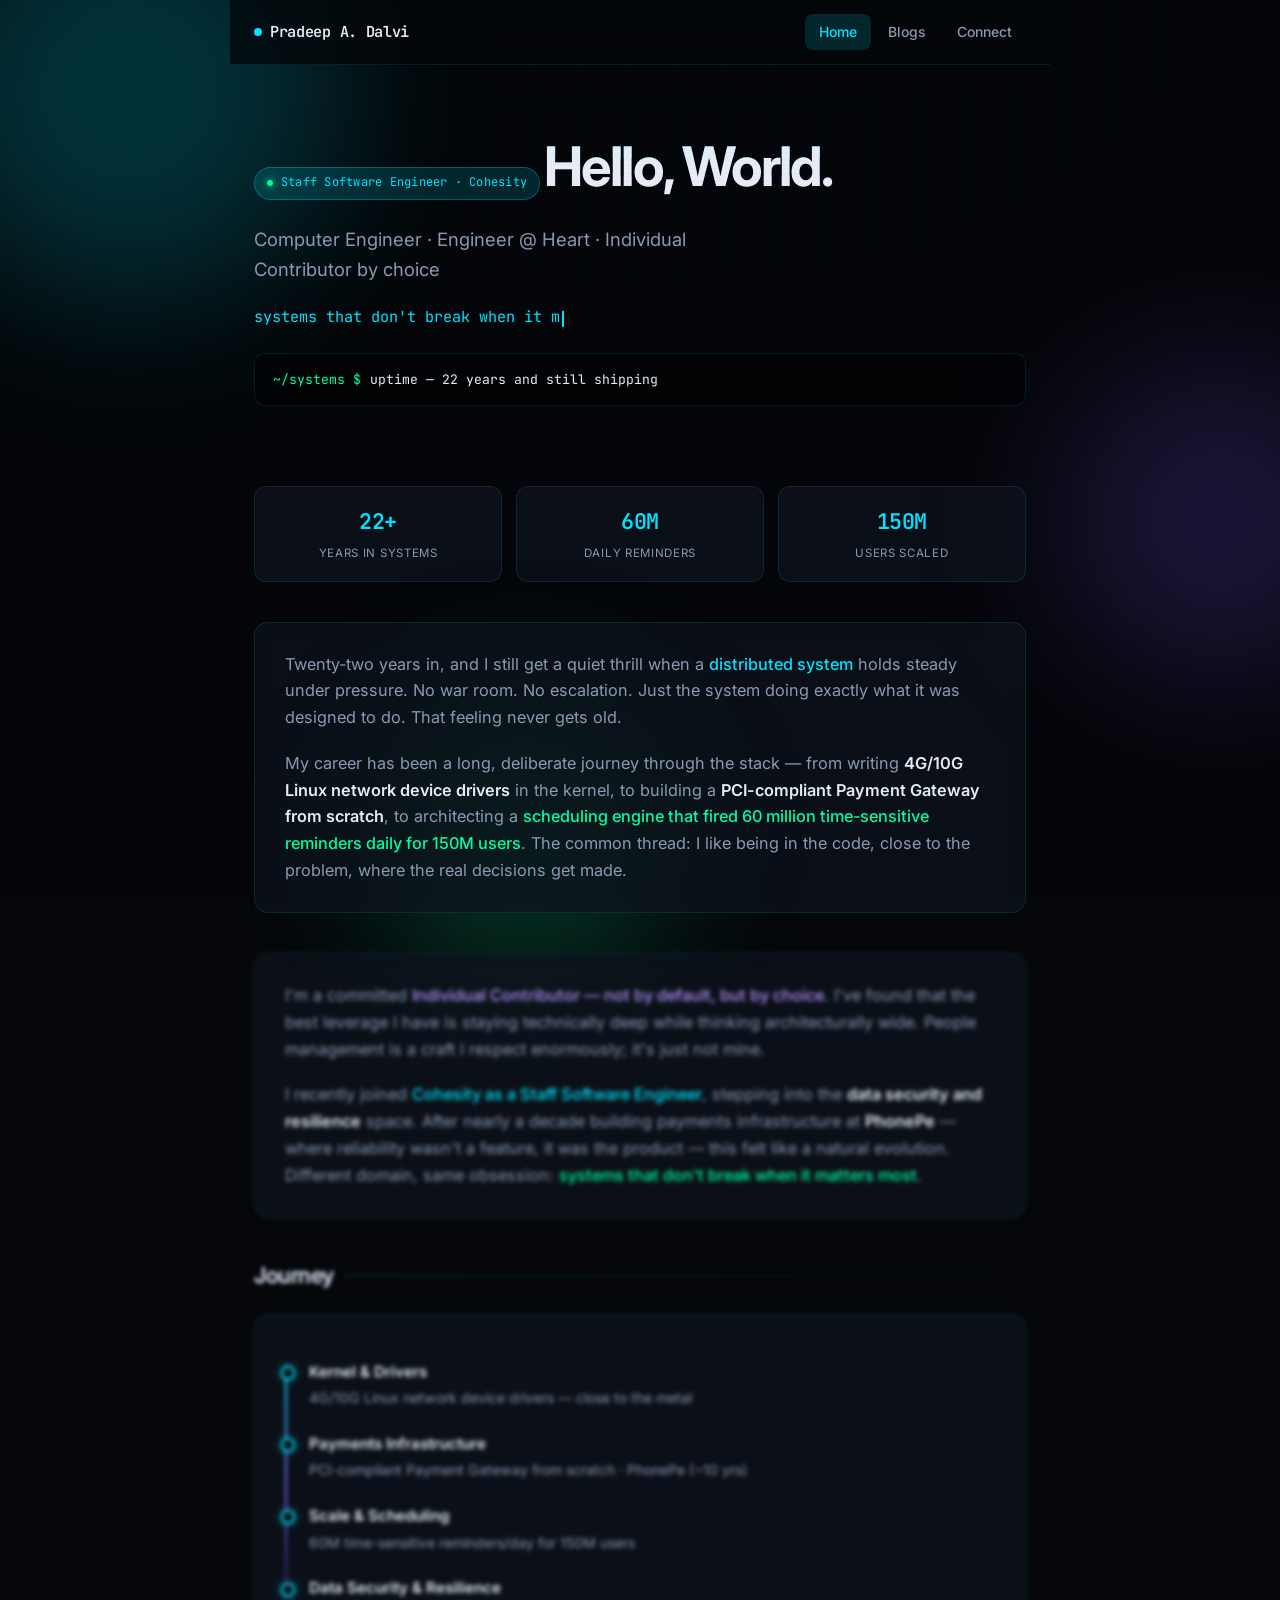
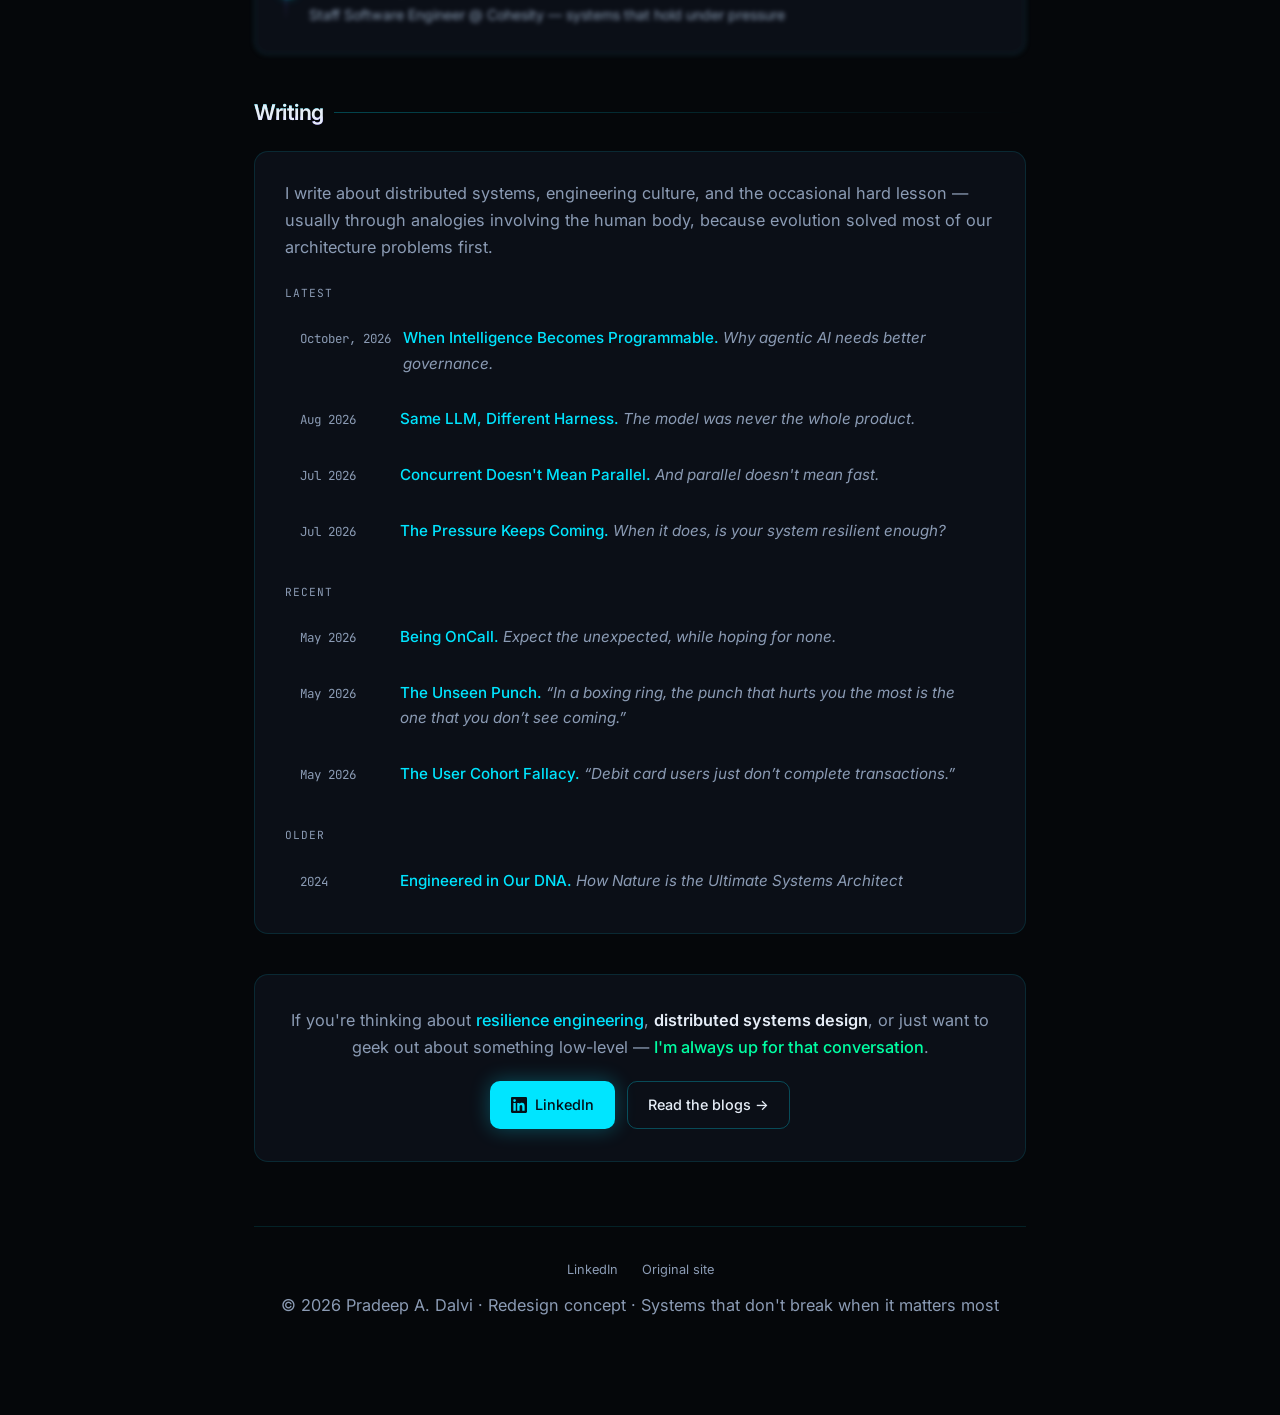
==== commit 91321083: "When Intelligence becomes programmable" ====
--- a/index.html
+++ b/index.html
@@ -139,6 +139,12 @@
           <div class="blog-group-label">Latest</div>
           <ul class="blog-list">
             <li>
+              <a href="https://pradeepdalvi.com/blogs/when-intelligence-becomes-programmable" target="_blank" rel="noopener">
+                <span class="blog-date">October, 2026</span>
+                <span class="blog-title">When Intelligence Becomes Programmable. <span>Why agentic AI needs better governance.</span></span>
+              </a>
+            </li>
+            <li>
               <a href="https://pradeepdalvi.com/blogs/same-llm-different-harness" target="_blank" rel="noopener">
                 <span class="blog-date">Aug 2026</span>
                 <span class="blog-title">Same LLM, Different Harness. <span>The model was never the whole product.</span></span>
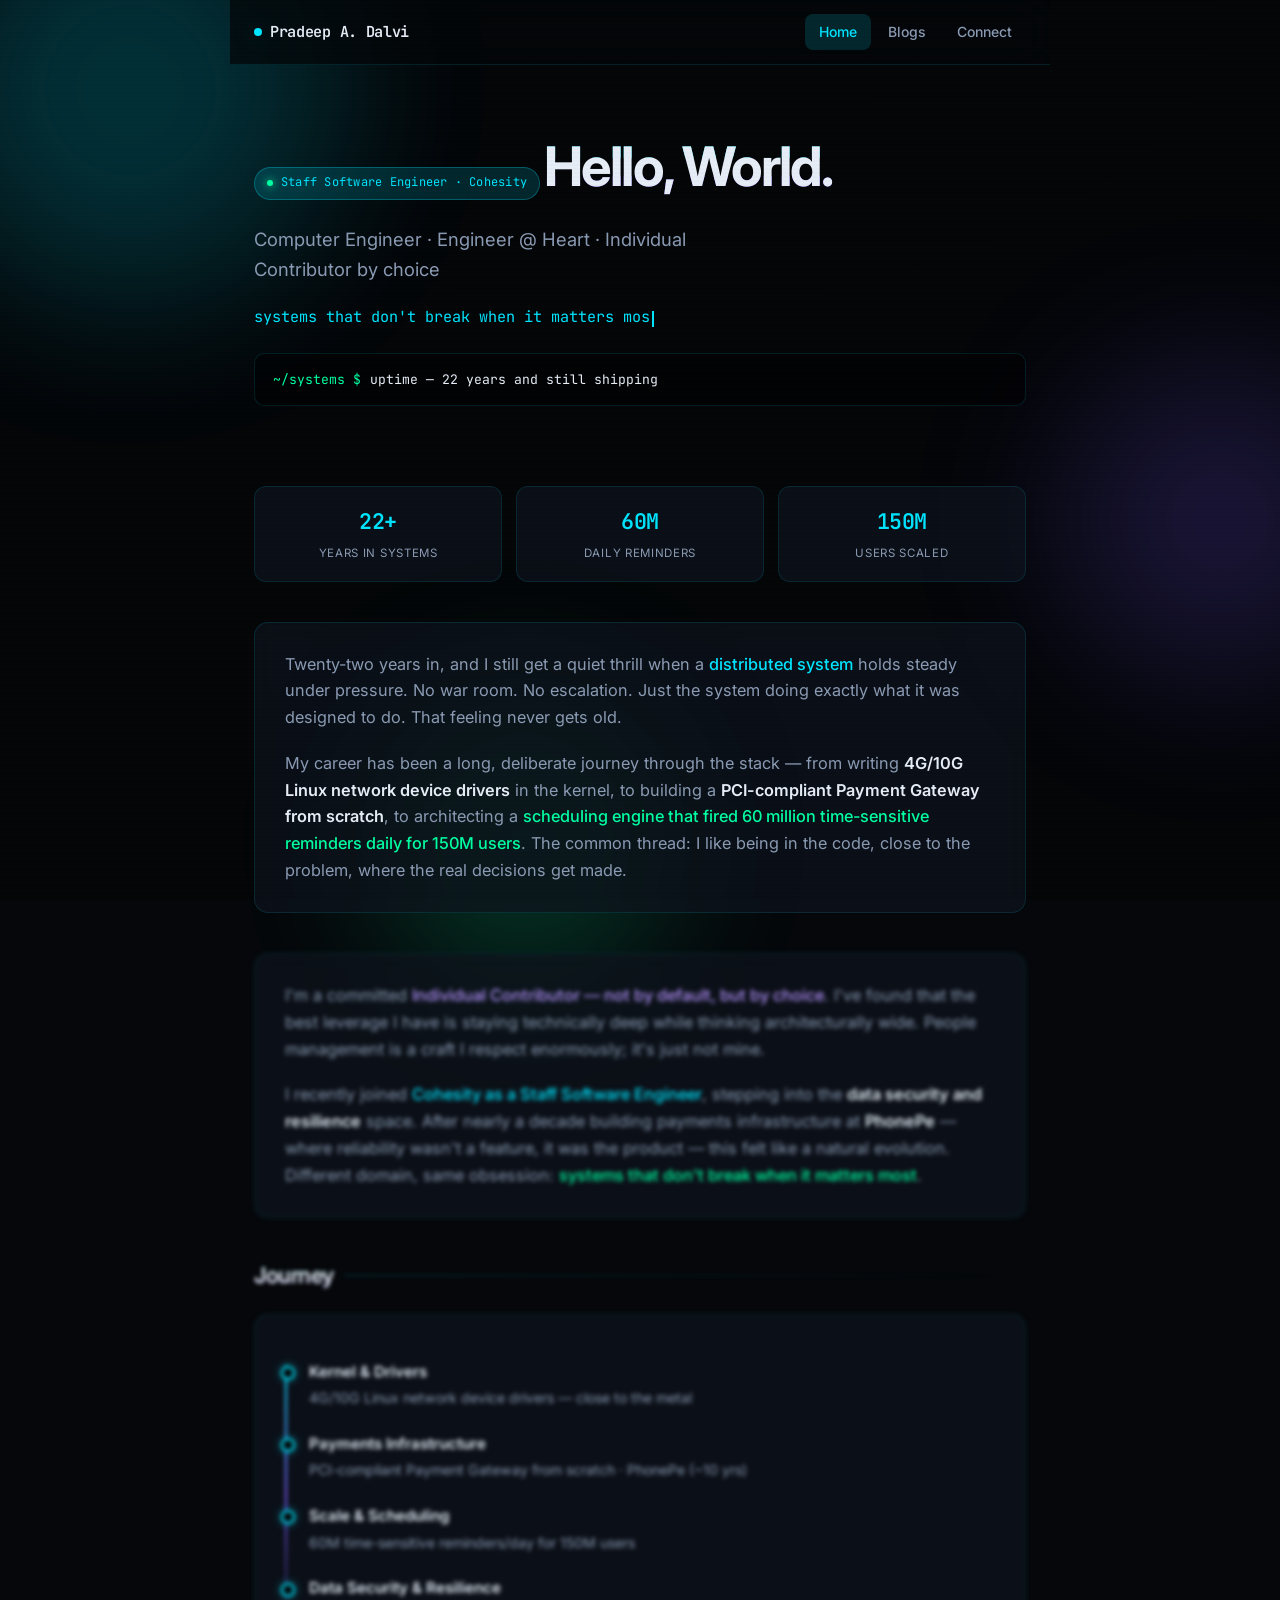
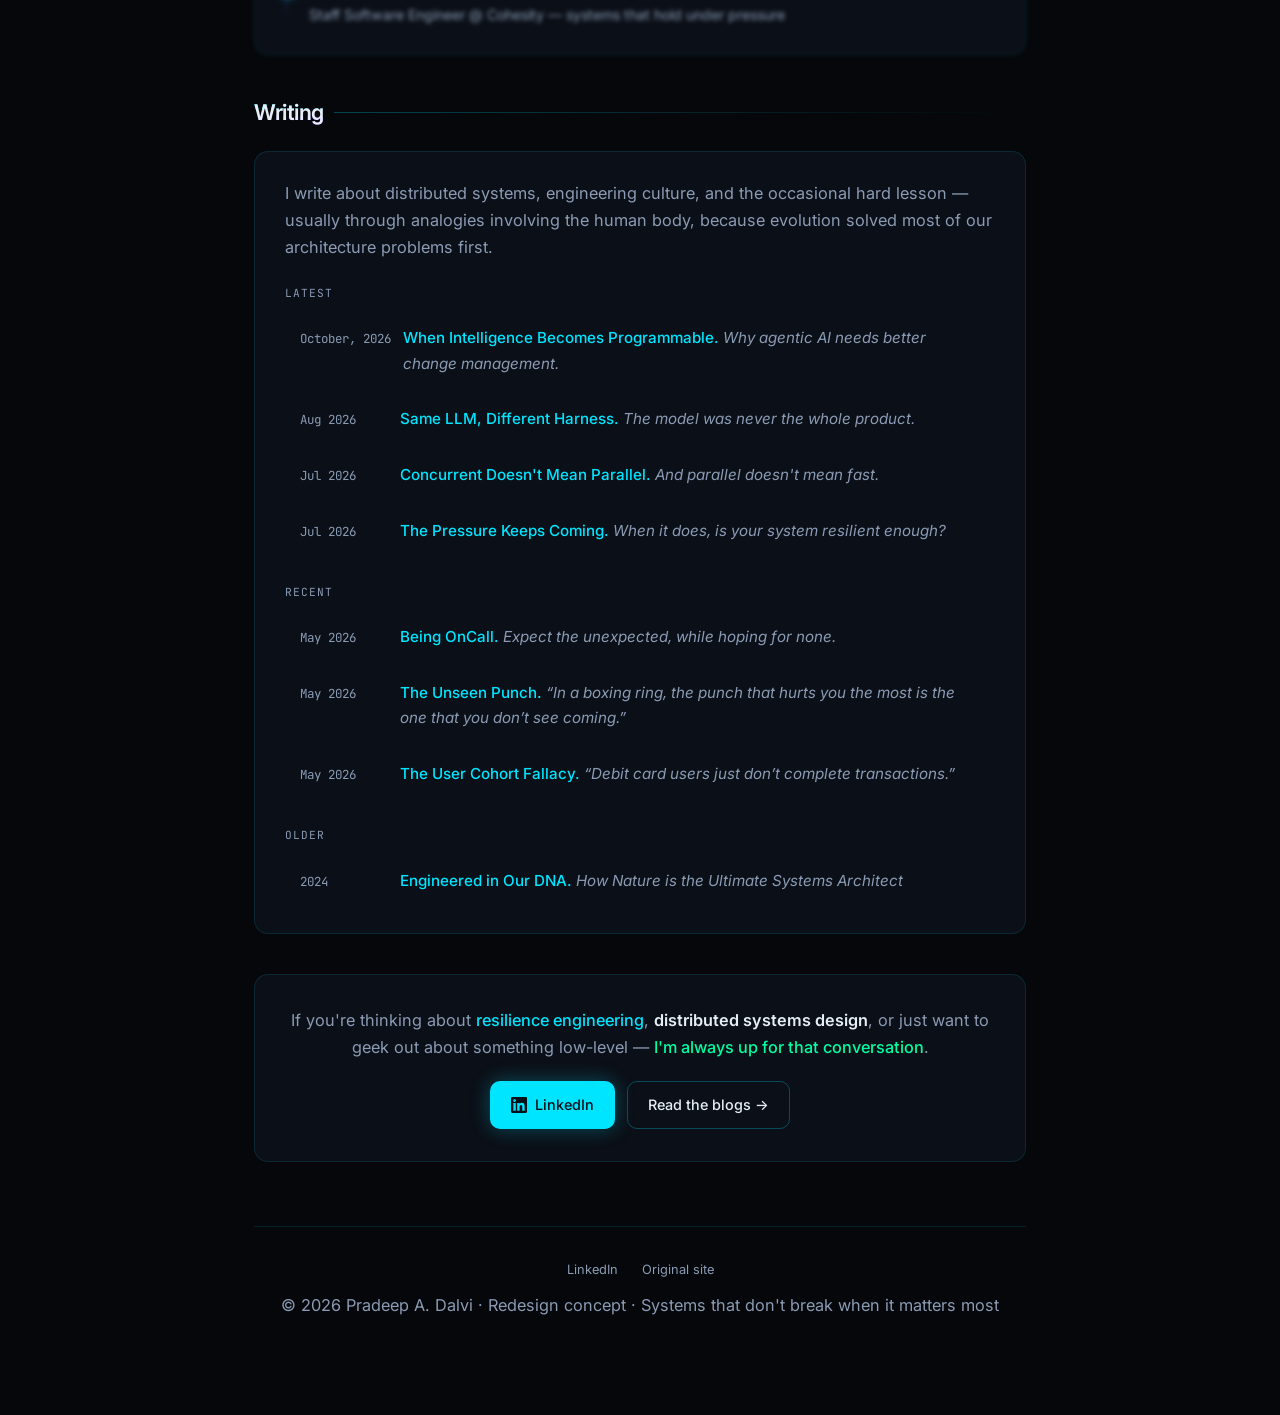
==== commit b91d9533: "blog update" ====
--- a/index.html
+++ b/index.html
@@ -141,7 +141,7 @@
             <li>
               <a href="https://pradeepdalvi.com/blogs/when-intelligence-becomes-programmable" target="_blank" rel="noopener">
                 <span class="blog-date">October, 2026</span>
-                <span class="blog-title">When Intelligence Becomes Programmable. <span>Why agentic AI needs better governance.</span></span>
+                <span class="blog-title">When Intelligence Becomes Programmable. <span>Why agentic AI needs better change management.</span></span>
               </a>
             </li>
             <li>
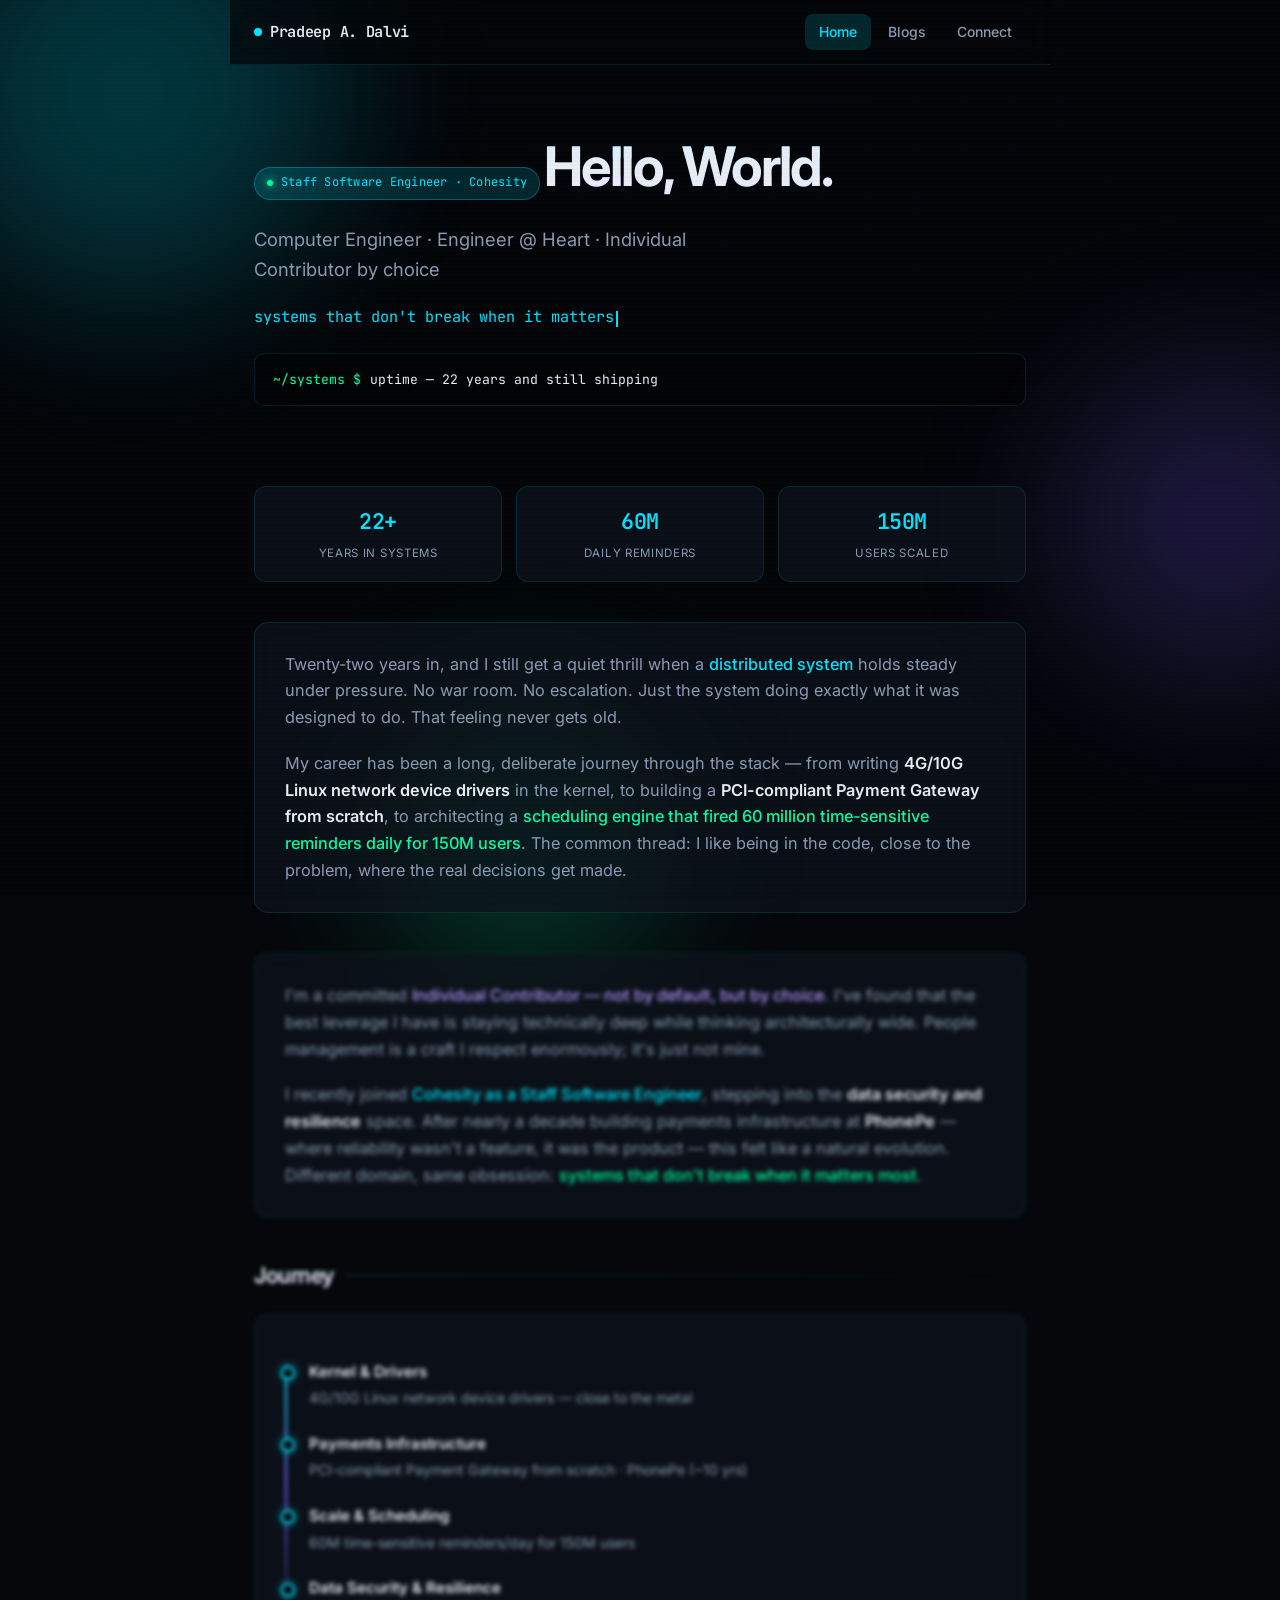
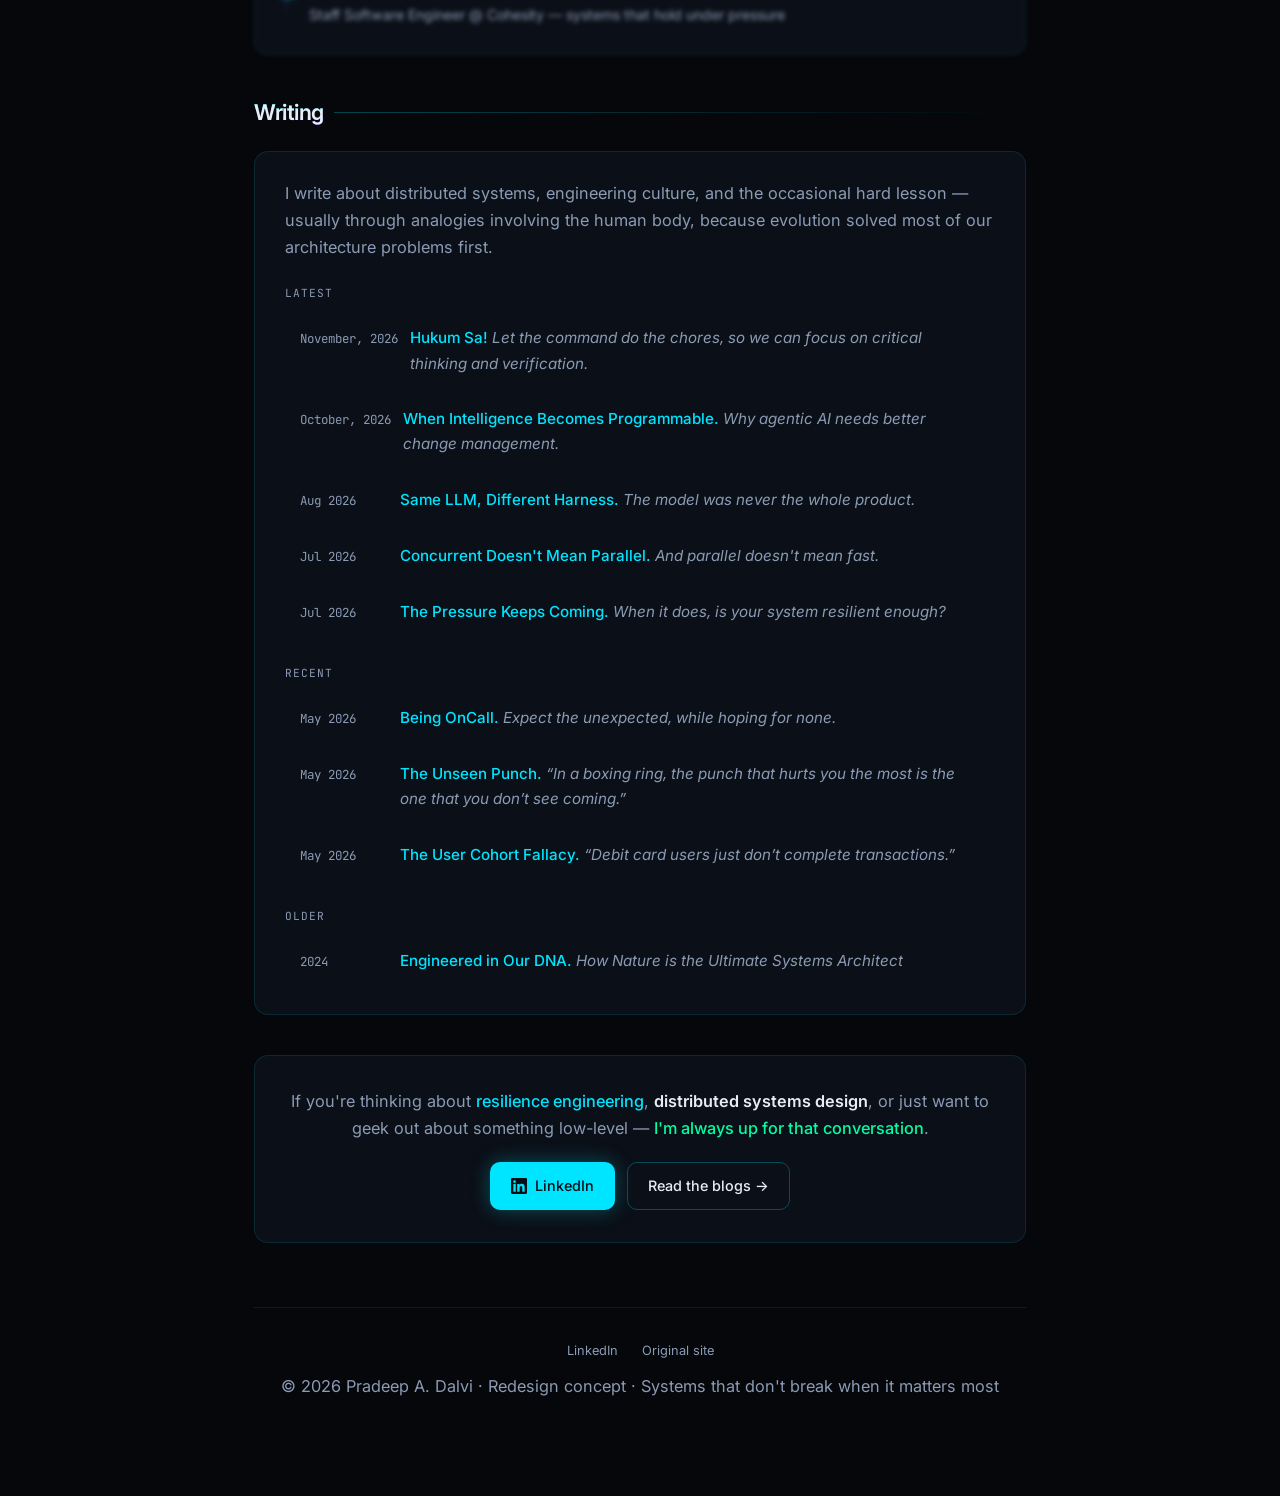
==== commit fbf1f30c: "Hukum Sa!" ====
--- a/index.html
+++ b/index.html
@@ -138,6 +138,11 @@
         <div class="blog-group">
           <div class="blog-group-label">Latest</div>
           <ul class="blog-list">
+            <a href="https://pradeepdalvi.com/blogs/hukum-sa-as-you-command" target="_blank" rel="noopener">
+              <span class="blog-date">November, 2026</span>
+              <span class="blog-title">Hukum Sa! <span>Let the command do the chores, so we can focus on critical thinking and verification.</span></span>
+            </a>
+            </li>
             <li>
               <a href="https://pradeepdalvi.com/blogs/when-intelligence-becomes-programmable" target="_blank" rel="noopener">
                 <span class="blog-date">October, 2026</span>
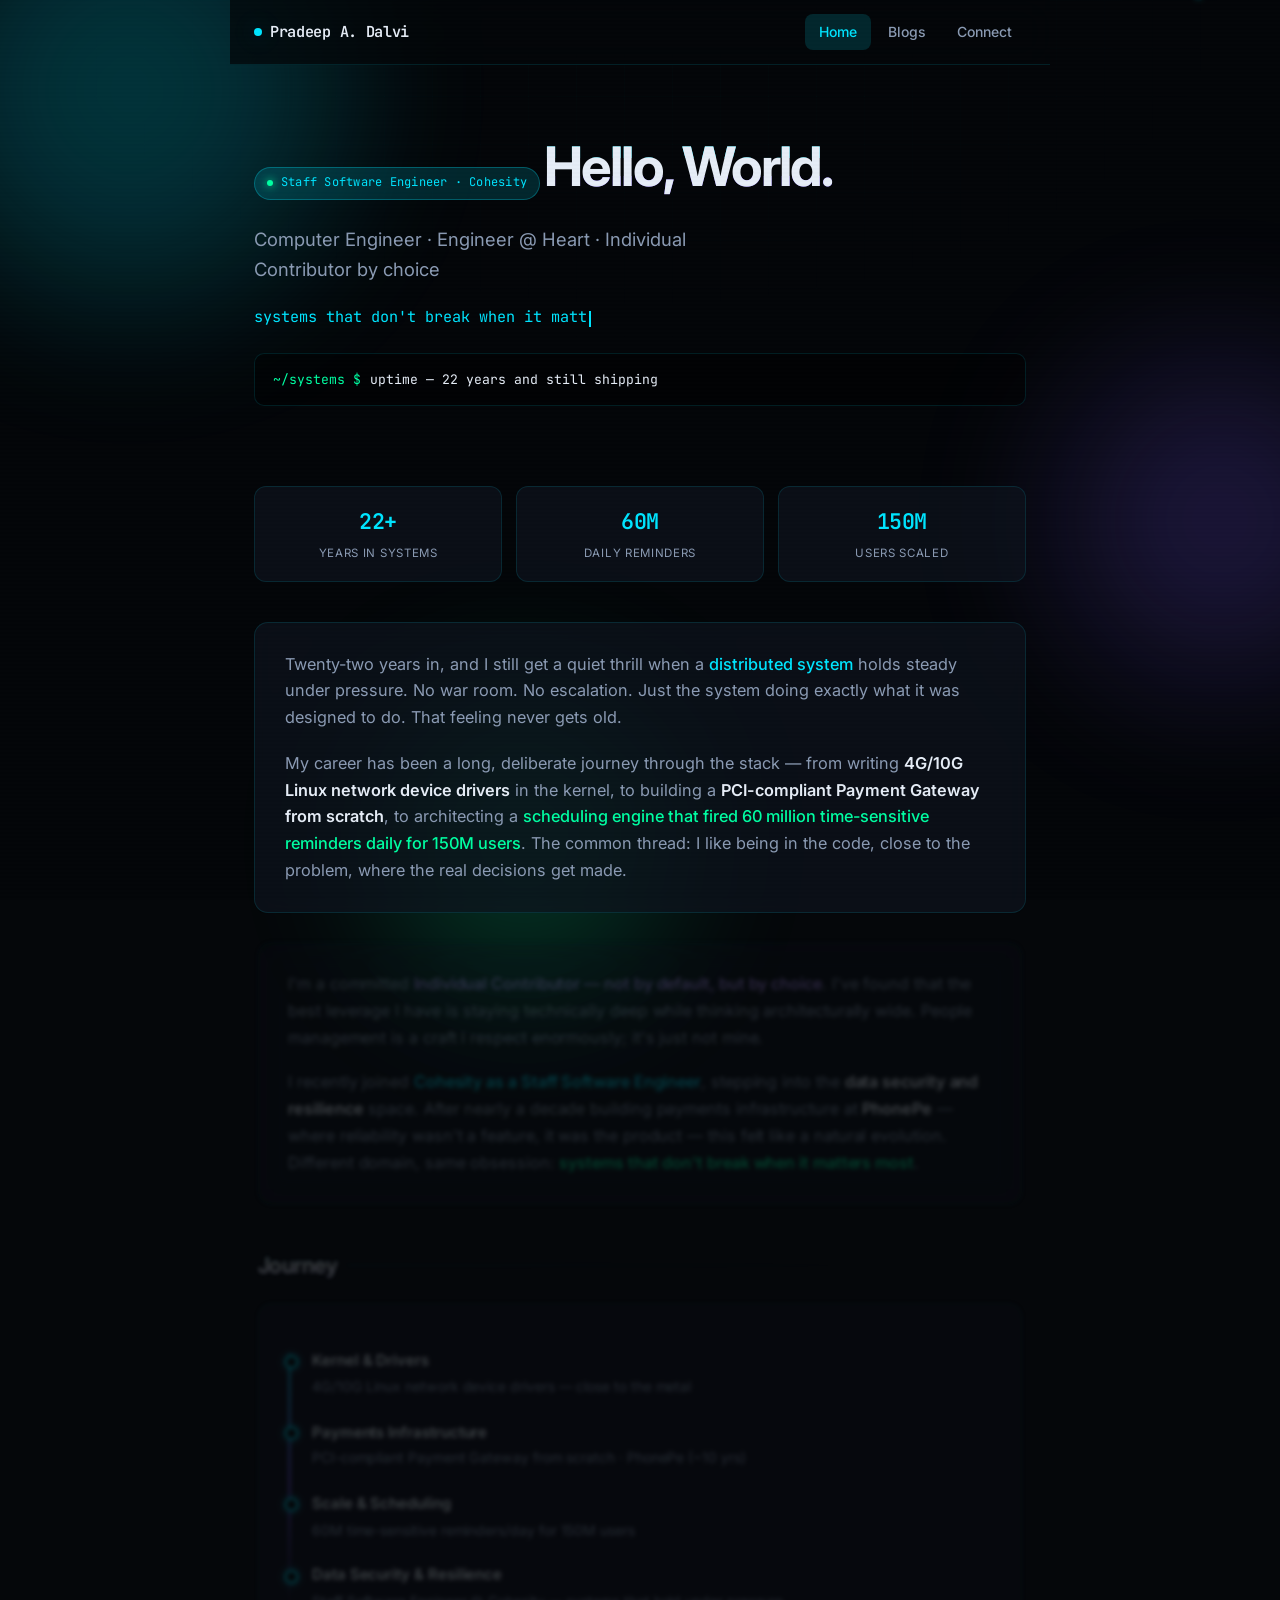
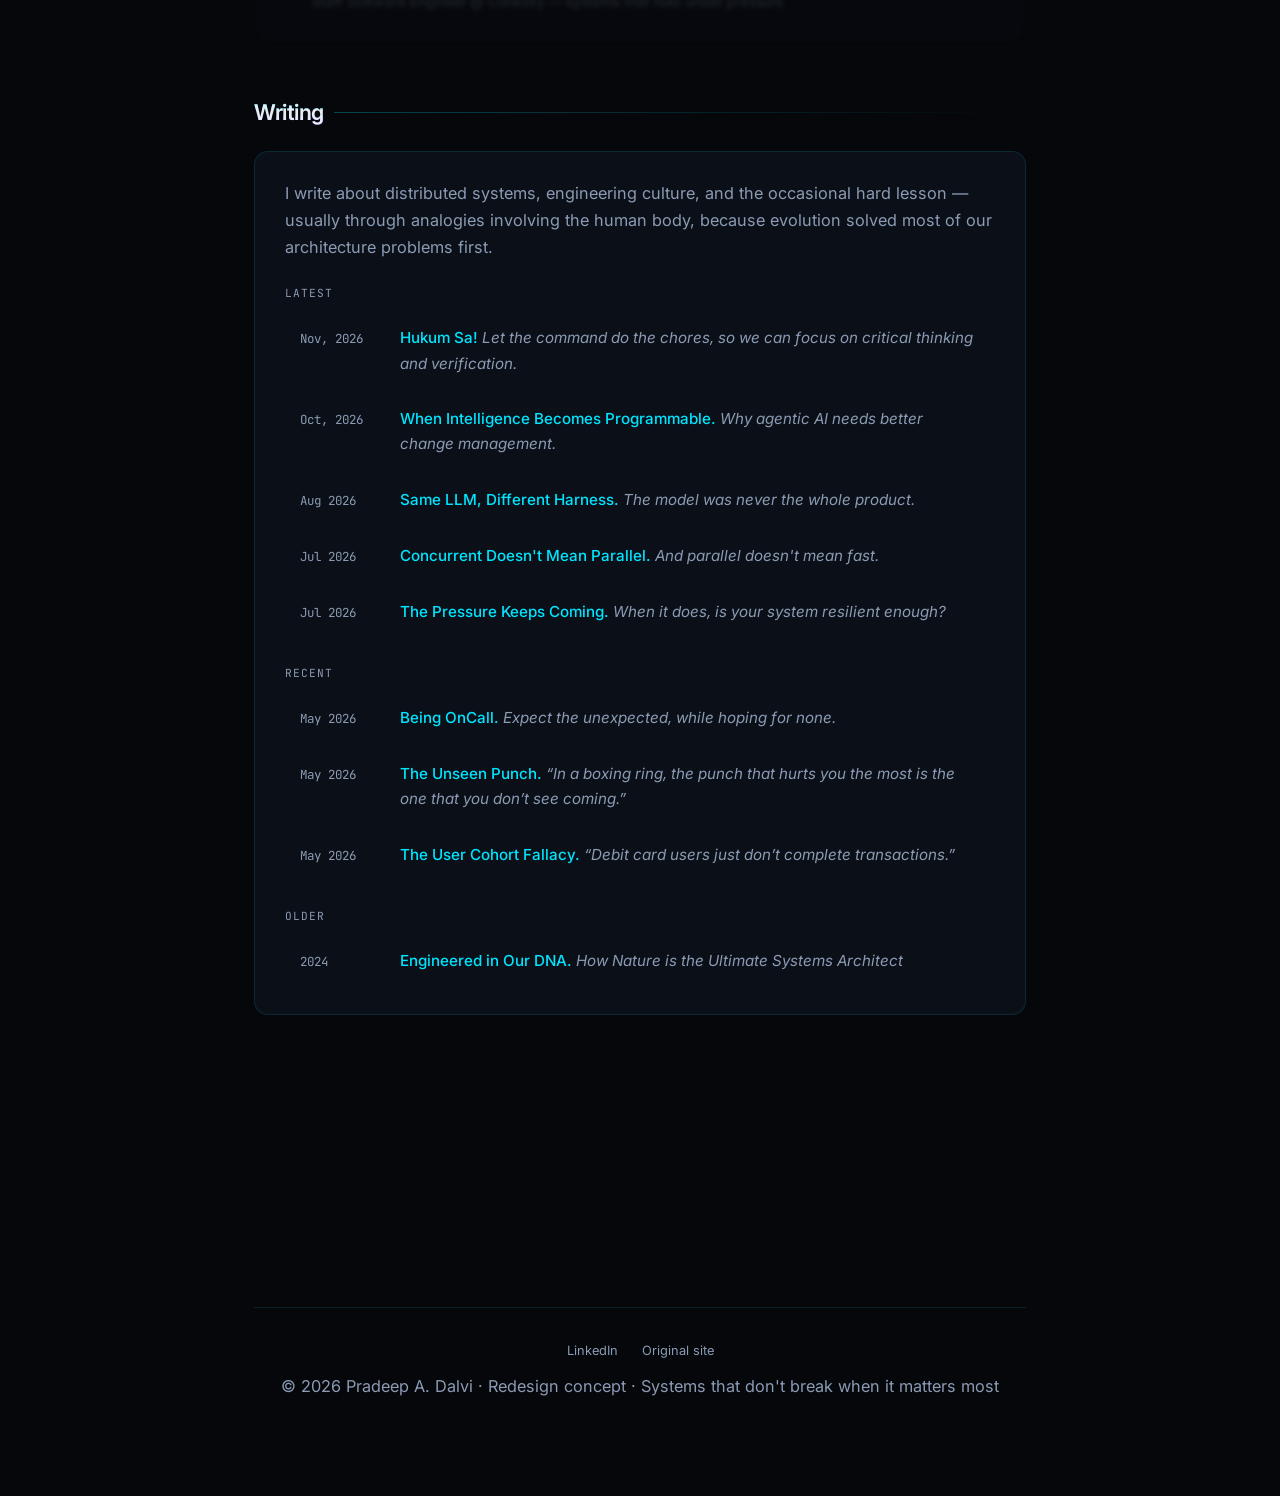
==== commit f3946e7d: "month abbr fixes" ====
--- a/index.html
+++ b/index.html
@@ -139,13 +139,13 @@
           <div class="blog-group-label">Latest</div>
           <ul class="blog-list">
             <a href="https://pradeepdalvi.com/blogs/hukum-sa-as-you-command" target="_blank" rel="noopener">
-              <span class="blog-date">November, 2026</span>
+              <span class="blog-date">Nov, 2026</span>
               <span class="blog-title">Hukum Sa! <span>Let the command do the chores, so we can focus on critical thinking and verification.</span></span>
             </a>
             </li>
             <li>
               <a href="https://pradeepdalvi.com/blogs/when-intelligence-becomes-programmable" target="_blank" rel="noopener">
-                <span class="blog-date">October, 2026</span>
+                <span class="blog-date">Oct, 2026</span>
                 <span class="blog-title">When Intelligence Becomes Programmable. <span>Why agentic AI needs better change management.</span></span>
               </a>
             </li>
